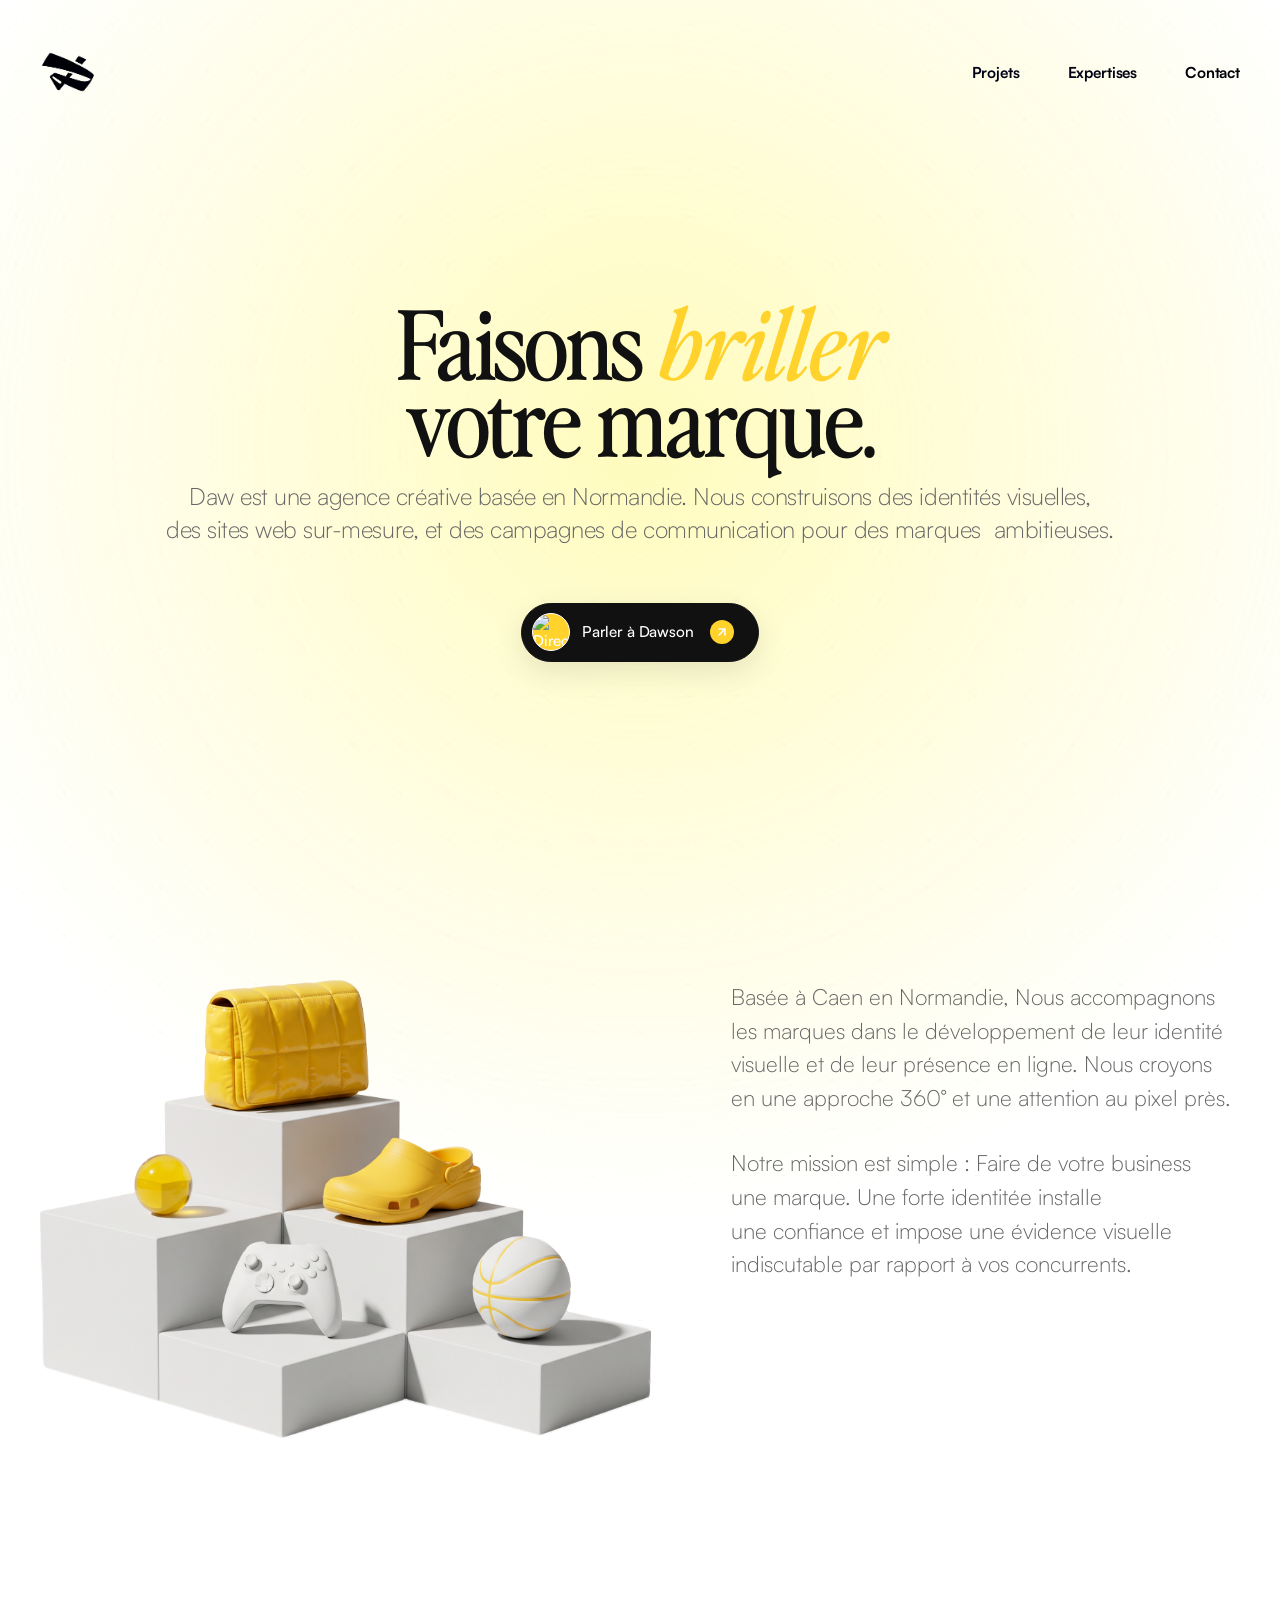
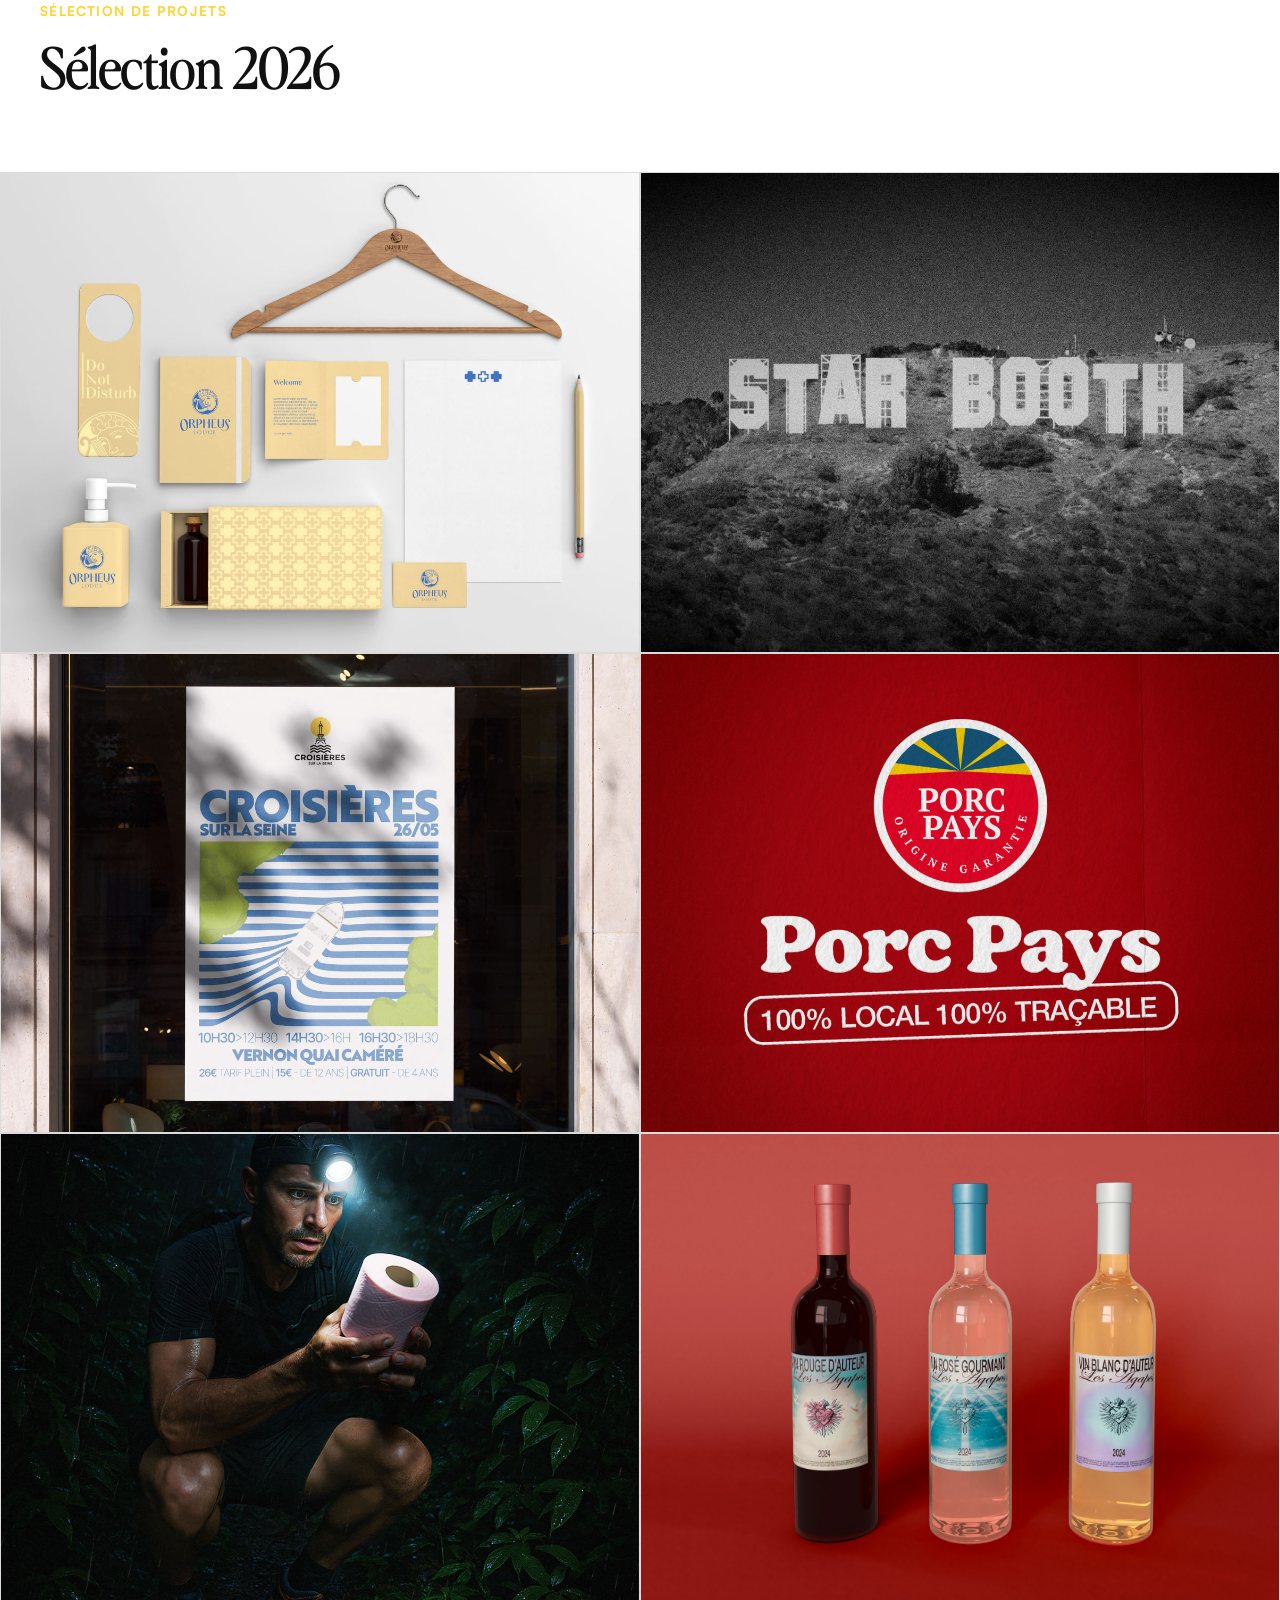
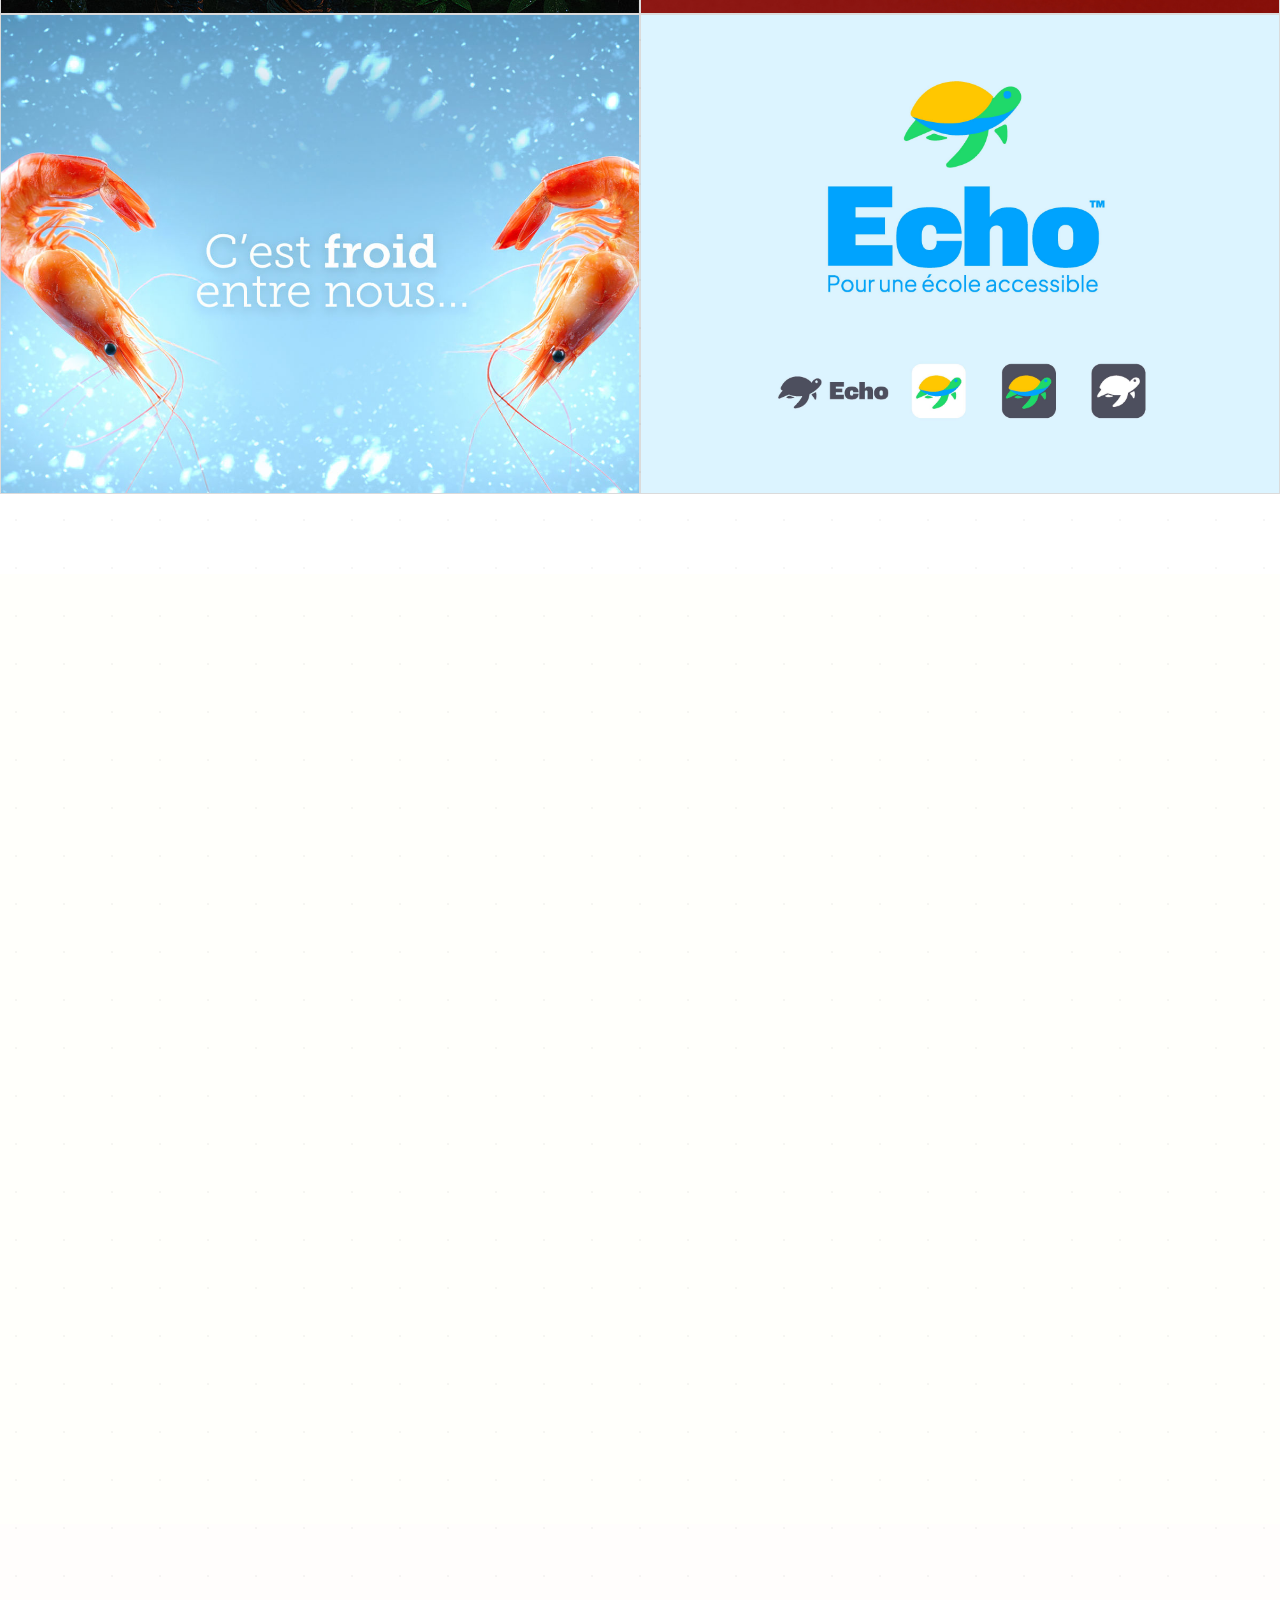
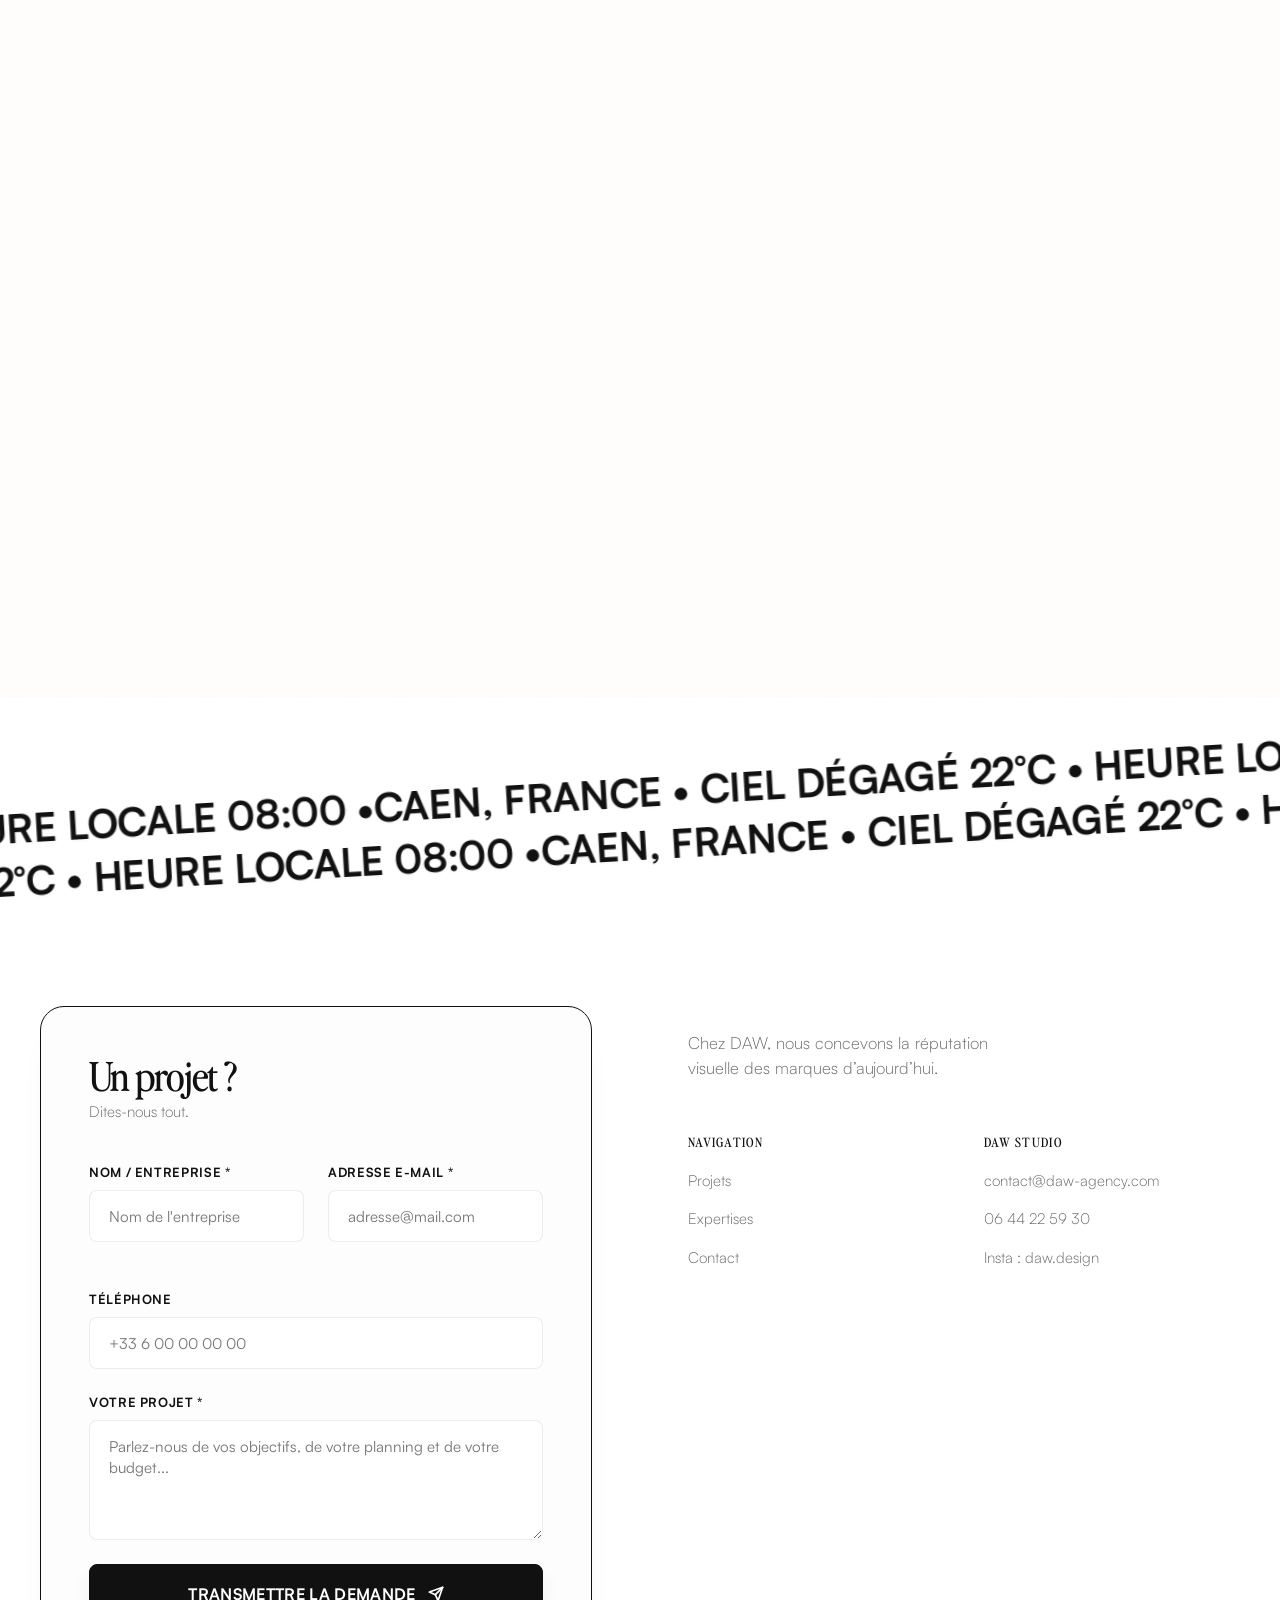
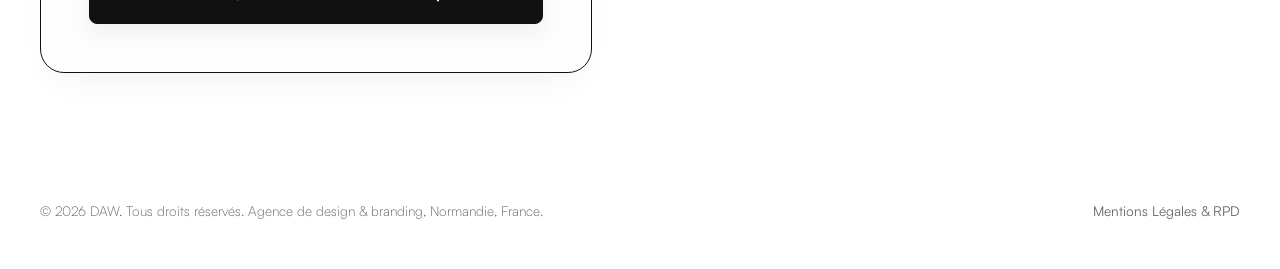
==== index.html @ f106ebe3 "Initial commit: DAW Branding Agency landing page with professional typography formatter" ====
<!DOCTYPE html>
<html lang="fr-FR">

<head>
  <meta charset="UTF-8">
  <meta name="viewport" content="width=device-width, initial-scale=1.0">

  <!-- Primary SEO Meta Tags -->
  <title>DAW | Agence de Branding & Web Design en Normandie</title>
  <meta name="description"
    content="DAW est une agence de branding premium et de web design basée en Normandie. Nous créons des identités de marque mémorables, des sites internet haut de gamme et des stratégies de communication visuelle à fort impact.">
  <meta name="keywords"
    content="branding agency Normandy, premium web design Normandy, DAW branding Normandy, visual identity France, agence de branding Normandie, design de marque Normandie, communication visuelle Normandie, agence web Rouen, agence web Caen">
  <meta name="author" content="DAW">

  <!-- Open Graph / Facebook -->
  <meta property="og:type" content="website">
  <meta property="og:url" content="https://daw-agency.com/">
  <meta property="og:title" content="DAW | Agence de Branding & Web Design en Normandie">
  <meta property="og:description"
    content="DAW est une agence de branding premium et de web design basée en Normandie. Nous créons des identités de marque mémorables, des sites internet haut de gamme et des stratégies de communication visuelle à fort impact.">
  <meta property="og:image" content="assets/images/photo%202.png">

  <!-- Twitter -->
  <meta property="twitter:card" content="summary_large_image">
  <meta property="twitter:url" content="https://daw-agency.com/">
  <meta property="twitter:title" content="DAW | Agence de Branding & Web Design en Normandie">
  <meta property="twitter:description"
    content="DAW est une agence de branding premium et de web design basée en Normandie. Nous créons des identités de marque mémorables, des sites internet haut de gamme et des stratégies de communication visuelle à fort impact.">
  <meta property="twitter:image" content="assets/images/photo%202.png">

  <!-- Favicon -->
  <link rel="icon" type="image/png"
    href="data:image/svg+xml,<svg xmlns='http://www.w3.org/2000/svg' viewBox='0 0 100 100'><circle cx='50' cy='50' r='40' fill='%23FFD32C'/></svg>">

  <!-- Custom CSS Design System -->
  <link rel="stylesheet" href="assets/css/styles.css">

  <!-- Local Business Schema JSON-LD (SEO Rule) -->
  <script type="application/ld+json">
    {
      "@context": "https://schema.org",
      "@type": "ProfessionalService",
      "name": "DAW",
      "image": "assets/images/photo%202.png",
      "description": "DAW est une agence de branding premium et de web design basée en Normandie. Nous créons des identités de marque mémorables et des sites internet haut de gamme.",
      "@id": "https://daw-agency.com/#agency",
      "url": "https://daw-agency.com/",
      "telephone": "+33 6 44 22 59 30",
      "address": {
        "@type": "PostalAddress",
        "streetAddress": "Quai de la Bourse",
        "addressLocality": "Rouen",
        "addressRegion": "Normandie",
        "postalCode": "76000",
        "addressCountry": "FR"
      },
      "geo": {
        "@type": "GeoCoordinates",
        "latitude": 49.4431,
        "longitude": 1.0993
      },
      "openingHoursSpecification": {
        "@type": "OpeningHoursSpecification",
        "dayOfWeek": [
          "Monday",
          "Tuesday",
          "Wednesday",
          "Thursday",
          "Friday"
        ],
        "opens": "09:00",
        "closes": "18:00"
      },
      "sameAs": [
        "https://www.instagram.com/daw.design/",
        "https://www.linkedin.com/company/daw-branding/"
      ],
      "priceRange": "$$$$"
    }
  </script>
</head>

<body>

  <!-- Sticky Pinned Header -->
  <header>
    <div class="container">
      <a href="#" class="logo" id="header-logo-link">
        <img src="assets/images/Sans-titre---1noir.png" alt="DAW Logo" class="logo-img">
      </a>
      <nav aria-label="Main Navigation">
        <ul>
          <li><a href="#work" id="nav-link-work">Projets</a></li>
          <li><a href="#services" id="nav-link-services">Expertises</a></li>
          <li><a href="#contact" id="nav-link-contact">Contact</a></li>
        </ul>
      </nav>
    </div>
  </header>

  <main>

    <!-- Wrapper for Hero and Explainer sections sharing the same background glow -->
    <div class="hero-explainer-wrapper">

      <!-- Hero Section -->
      <section class="hero" id="hero-section">
        <!-- Soft Sunrise Yellow Glow Background -->
        <div class="hero-glow" aria-hidden="true"></div>
        <div class="container">
          <div class="hero-title-container">
            <h1 class="text-reveal">Faisons <span class="yellow fade-letters"><span class="fade-letter">b</span><span
                  class="fade-letter">r</span><span class="fade-letter">i</span><span class="fade-letter">l</span><span
                  class="fade-letter">l</span><span class="fade-letter">e</span><span
                  class="fade-letter">r</span></span><br>votre marque.</h1>
            <p class="tagline text-reveal">Daw est une agence créative basée en Normandie. Nous construisons des
              identités visuelles,<br>des sites web
              sur-mesure, et des campagnes de communication pour des marques
              ambitieuses.</p>
          </div>

          <!-- Interactive Pill CTA with Owner Portrait -->
          <div class="cta-pill-wrapper text-reveal">
            <a href="#contact" class="cta-pill" id="hero-cta-pill">
              <div class="cta-avatar-container">
                <img src="assets/images/photo 2.png" alt="Directeur DAW Agency" loading="eager">
              </div>
              <span>Parler à Dawson</span>
              <div class="cta-pill-icon" aria-hidden="true">
                <svg xmlns="http://www.w3.org/2000/svg" width="14" height="14" viewBox="0 0 24 24" fill="none"
                  stroke="currentColor" stroke-width="2.5" stroke-linecap="round" stroke-linejoin="round">
                  <line x1="7" y1="17" x2="17" y2="7"></line>
                  <polyline points="7 7 17 7 17 17"></polyline>
                </svg>
              </div>
            </a>
          </div>
        </div>
      </section>

      <!-- Small Intro Section (DAW Selling Themselves) -->
      <section class="explainer" id="about">
        <div class="container">
          <div class="explainer-grid">
            <div class="explainer-img-container text-reveal">
              <img src="assets/images/explainer image.png" alt="DAW Agency Creative Direction" class="explainer-img">
            </div>
            <div class="explainer-content text-reveal">
              <p>
                Basée à Caen en Normandie, Nous accompagnons les marques dans le développement de leur identité visuelle
                et de leur présence en ligne.
                Nous croyons en une approche 360° et une attention au pixel près.
              </p>
              <p>
                Notre mission est simple : Faire de votre business une marque.
                Une forte identitée installe une confiance et impose une évidence visuelle indiscutable par rapport à
                vos concurrents.
              </p>
            </div>
          </div>
        </div>
      </section>

    </div>

    <!-- Project Showcase (Proof of Work) -->
    <section class="showcase" id="work">
      <div class="container">
        <div class="showcase-header">
          <div class="showcase-header-title">
            <span class="explainer-tag text-reveal">Sélection de projets</span>
            <h2 class="text-reveal">Sélection 2026</h2>
          </div>
        </div>
      </div>

      <!-- 2x2 asymmetric responsive grid (8 rectangles) -->
      <div class="project-grid">

        <!-- Project 01 -->
        <a href="https://dupuydawson.myportfolio.com/orpheus-lodge" class="project-card" id="project-card-01"
          target="_blank" rel="noopener">
          <div class="project-image-container">
            <img src="project_covers/orpheus-lodge.jpg" alt="Orpheus Lodge Packaging" class="project-image mockup"
              loading="lazy">
            <img src="project_images/orpheus-lodge/logo orpheus lodge.jpg" alt="Orpheus Lodge Logo"
              class="project-image logo" style="padding: 0; object-fit: cover;" loading="lazy">
          </div>
          <div class="project-info">
            <div>
              <h3 class="project-title">Orpheus Lodge</h3>
              <p class="project-meta">Packaging & Branding — Normandie</p>
            </div>
            <span class="project-tag">Branding</span>
          </div>
        </a>

        <!-- Project 02 -->
        <a href="https://dupuydawson.myportfolio.com/starbooth-360" class="project-card" id="project-card-02"
          target="_blank" rel="noopener">
          <div class="project-image-container">
            <img src="project_covers/starbooth-360.jpg" alt="Starbooth 360 Experience" class="project-image mockup"
              loading="lazy">
            <img src="project_images/starbooth-360/img_4.jpg" alt="Starbooth 360 Logo" class="project-image logo"
              style="padding: 0; object-fit: cover;" loading="lazy">
          </div>
          <div class="project-info">
            <div>
              <h3 class="project-title">Starbooth 360</h3>
              <p class="project-meta">Identité Visuelle & Expérience 360 — Normandie</p>
            </div>
            <span class="project-tag">Design</span>
          </div>
        </a>

        <!-- Project 03 -->
        <a href="https://dupuydawson.myportfolio.com/sna-vernon-giverny-affiches-touristiques" class="project-card"
          id="project-card-03" target="_blank" rel="noopener">
          <div class="project-image-container">
            <img src="project_covers/sna-vernon-giverny-affiches-touristiques.jpg"
              alt="SNA Vernon Affiches Touristiques" class="project-image mockup" loading="lazy">
            <img src="project_images/sna-vernon-giverny-affiches-touristiques/logo croisières sur la seine.jpg"
              alt="SNA Vernon Logo" class="project-image logo" style="padding: 0; object-fit: cover;" loading="lazy">
          </div>
          <div class="project-info">
            <div>
              <h3 class="project-title">SNA Vernon</h3>
              <p class="project-meta">Affiches Touristiques & Direction Artistique</p>
            </div>
            <span class="project-tag">Branding</span>
          </div>
        </a>

        <!-- Project 04 -->
        <a href="https://dupuydawson.myportfolio.com/porc-pays" class="project-card" id="project-card-04"
          target="_blank" rel="noopener">
          <div class="project-image-container">
            <img src="project_covers/porc-pays.jpg" alt="Porc Pays Brand Identity" class="project-image mockup"
              loading="lazy">
            <img src="project_images/porc-pays/img_1.jpg" alt="Porc Pays Logo" class="project-image logo"
              loading="lazy">
          </div>
          <div class="project-info">
            <div>
              <h3 class="project-title">Porc Pays</h3>
              <p class="project-meta">Identité de Marque & Web Design — Normandie</p>
            </div>
            <span class="project-tag">Web Design</span>
          </div>
        </a>

        <!-- Project 05 -->
        <a href="https://dupuydawson.myportfolio.com/doulux" class="project-card" id="project-card-05" target="_blank"
          rel="noopener">
          <div class="project-image-container">
            <img src="project_covers/doulux.jpg" alt="Doulux Branding" class="project-image mockup" loading="lazy">
            <img src="project_images/doulux/img_1.jpg" alt="Doulux Logo" class="project-image logo" loading="lazy">
          </div>
          <div class="project-info">
            <div>
              <h3 class="project-title">Doulux</h3>
              <p class="project-meta">Branding & Packaging</p>
            </div>
            <span class="project-tag">Branding</span>
          </div>
        </a>

        <!-- Project 06 -->
        <a href="https://dupuydawson.myportfolio.com/agapes" class="project-card" id="project-card-06"
          target="_blank" rel="noopener">
          <div class="project-image-container">
            <img src="project_images/agapes/img_1.jpg" alt="Les Agapes - Brand Identity"
              class="project-image mockup" loading="lazy">
            <img src="project_images/agapes/visu agapes barrils.png" alt="Les Agapes - Wine Bottles on Barrels"
              class="project-image logo full-cover" loading="lazy">
          </div>
          <div class="project-info">
            <div>
              <h3 class="project-title">Les Agapes</h3>
              <p class="project-meta">Identité Graphique & Design de Bouteille — Normandie</p>
            </div>
            <span class="project-tag">Packaging</span>
          </div>
        </a>

        <!-- Project 07 -->
        <a href="https://dupuydawson.myportfolio.com/super-u" class="project-card" id="project-card-07" target="_blank"
          rel="noopener">
          <div class="project-image-container">
            <img src="project_covers/super-u.jpg" alt="Super U Surgelé Brand Design" class="project-image mockup"
              loading="lazy">
            <img src="project_images/super-u/img_1.jpg" alt="Super U Surgelé Logo" class="project-image logo"
              loading="lazy">
          </div>
          <div class="project-info">
            <div>
              <h3 class="project-title">Super U Surgelé</h3>
              <p class="project-meta">Design de Marque & Direction Artistique — Normandie</p>
            </div>
            <span class="project-tag">Communication</span>
          </div>
        </a>

        <!-- Project 08 -->
        <a href="https://dupuydawson.myportfolio.com/echo" class="project-card" id="project-card-08"
          target="_blank" rel="noopener">
          <div class="project-image-container">
            <img src="project_images/echo/img_1.jpg" alt="Echo Brand Design" class="project-image mockup"
              loading="lazy">
            <img src="project_images/echo/b4d9272f-43f8-40cd-9791-c3c3ce1dd200.jpg" alt="Echo Brand Identity Details" class="project-image logo full-cover"
              loading="lazy">
          </div>
          <div class="project-info">
            <div>
              <h3 class="project-title">Echo</h3>
              <p class="project-meta">Direction Artistique & Identité Visuelle — Normandie</p>
            </div>
            <span class="project-tag">Branding</span>
          </div>
        </a>

      </div>
    </section>

    <!-- Services / What I Do Section (Bento Grid Style) -->
    <section class="services" id="services">
      <div class="container">
        <div class="services-container">
          <div class="services-sidebar">
            <span class="explainer-tag text-reveal">Notre savoir-faire</span>
            <h2 class="text-reveal">Créer<br>l'évidence.</h2>
            <p class="text-reveal">Nous intervenons à l’intersection de la stratégie, de la création artistique et du
              code informatique.</p>
          </div>

          <div class="services-list">

            <!-- Service 1: Stratégie -->
            <div class="service-card" id="service-card-01">
              <div class="service-num" aria-hidden="true">01</div>
              <div class="service-icon-box">
                <!-- SVG Icon for Stratégie (Compass) -->
                <svg xmlns="http://www.w3.org/2000/svg" width="24" height="24" viewBox="0 0 24 24" fill="none"
                  stroke="currentColor" stroke-width="1.5" stroke-linecap="round" stroke-linejoin="round">
                  <circle cx="12" cy="12" r="10"></circle>
                  <polygon points="16.24 7.76 14.12 14.12 7.76 16.24 9.88 9.88 16.24 7.76"></polygon>
                </svg>
              </div>
              <div class="service-details">
                <h3>Stratégie</h3>
                <p>Audit de marque, positionnement de marché, plateforme de marque et ateliers stratégiques pour définir
                  une direction claire.</p>
              </div>
            </div>

            <!-- Service 2: Branding -->
            <div class="service-card" id="service-card-02">
              <div class="service-num" aria-hidden="true">02</div>
              <div class="service-icon-box">
                <!-- SVG Icon for Branding -->
                <svg xmlns="http://www.w3.org/2000/svg" width="24" height="24" viewBox="0 0 24 24" fill="none"
                  stroke="currentColor" stroke-width="1.5" stroke-linecap="round" stroke-linejoin="round">
                  <path d="M12 2L2 7l10 5 10-5-10-5z"></path>
                  <path d="M2 17l10 5 10-5"></path>
                  <path d="M2 12l10 5 10-5"></path>
                </svg>
              </div>
              <div class="service-details">
                <h3>Branding</h3>
                <p>Création d'identités visuelles complètes, logotypes, flyers, cartes de visite, devantures,
                  signalétique...</p>
              </div>
            </div>

            <!-- Service 3: Web Design -->
            <div class="service-card" id="service-card-03">
              <div class="service-num" aria-hidden="true">03</div>
              <div class="service-icon-box">
                <!-- SVG Icon for Web Design -->
                <svg xmlns="http://www.w3.org/2000/svg" width="24" height="24" viewBox="0 0 24 24" fill="none"
                  stroke="currentColor" stroke-width="1.5" stroke-linecap="round" stroke-linejoin="round">
                  <rect x="2" y="3" width="20" height="14" rx="2" ry="2"></rect>
                  <line x1="8" y1="21" x2="16" y2="21"></line>
                  <line x1="12" y1="17" x2="12" y2="21"></line>
                </svg>
              </div>
              <div class="service-details">
                <h3>Web Design</h3>
                <p>Conception de sites internet sur-mesure.</p>
              </div>
            </div>

            <!-- Service 4: Communication -->
            <div class="service-card" id="service-card-04">
              <div class="service-num" aria-hidden="true">04</div>
              <div class="service-icon-box">
                <!-- SVG Icon for Communication -->
                <svg xmlns="http://www.w3.org/2000/svg" width="24" height="24" viewBox="0 0 24 24" fill="none"
                  stroke="currentColor" stroke-width="1.5" stroke-linecap="round" stroke-linejoin="round">
                  <path d="M21 15a2 2 0 0 1-2 2H7l-4 4V5a2 2 0 0 1 2-2h14a2 2 0 0 1 2 2z"></path>
                </svg>
              </div>
              <div class="service-details">
                <h3>Communication</h3>
                <p>Déploiement de campagnes visuelles, storytelling de marque, contenu réseaux sociaux, packaging et
                  signalétique pour capter l’attention de vos cibles.</p>
              </div>
            </div>

          </div>
        </div>
      </div>
    </section>

    <!-- Owner Section (Replaces Large CTA Section) -->
    <section class="owner-section" id="owner-block">
      <div class="container">
        <div class="owner-grid">
          <div class="owner-photo-container text-reveal">
            <img src="assets/images/photo 2.png" alt="Dawson Dupuy, Fondateur de DAW" class="owner-photo"
              loading="lazy">
          </div>
          <div class="owner-info">
            <span class="owner-tag text-reveal">Le Fondateur</span>
            <h2 class="owner-title text-reveal">Dawson Dupuy</h2>
            <div class="owner-quote text-reveal">
              <p>« Notre rôle n'est pas simplement de dessiner des logos. Nous racontons une histoire, la vôtre, celle
                d'une marque
                authentique et durable ancrée dans la réalité de son marché. »</p>
            </div>
            <div class="owner-text text-reveal">
              <p>
                Passionné par le design de marque, la typographie et le développement web, Dawson a fondé DAW en
                Normandie avec une ambition claire : offrir aux entreprises locales et internationales un niveau
                d'exigence de création d'image digne des plus grands studios.
              </p>
              <p>
                De l'audit de marque initial au développement final, il supervise chaque étape pour garantir
                la cohérence, la logique et le raffinement de chaque projet.
              </p>
            </div>
          </div>
        </div>
      </div>
    </section>

    <!-- Marquee Weather Section -->
    <section class="marquee-section" id="marquee-weather">
      <div class="parallax">
        <div class="scroller" id="marquee-scroller-1">
          <!-- Spans will be generated dynamically by JS -->
        </div>
      </div>
      <div class="parallax">
        <div class="scroller" id="marquee-scroller-2">
          <!-- Spans will be generated dynamically by JS -->
        </div>
      </div>
    </section>

  </main>

  <!-- Footer with Contact Form -->
  <footer id="contact">
    <div class="container">
      <div class="footer-grid">

        <!-- Left Side Inquiry Form -->
        <div class="contact-form-container">
          <h3>Un projet ?</h3>
          <p>Dites-nous tout.</p>

          <form id="daw-contact-form" novalidate>
            <div class="form-group-row">
              <div class="form-group">
                <label for="form-name">Nom / Entreprise *</label>
                <input type="text" id="form-name" placeholder="Nom de l'entreprise" required>
              </div>
              <div class="form-group">
                <label for="form-email">Adresse E-mail *</label>
                <input type="email" id="form-email" placeholder="adresse@mail.com" required>
              </div>
            </div>

            <div class="form-group">
              <label for="form-phone">Téléphone</label>
              <input type="tel" id="form-phone" placeholder="+33 6 00 00 00 00">
            </div>

            <div class="form-group">
              <label for="form-message">Votre Projet *</label>
              <textarea id="form-message"
                placeholder="Parlez-nous de vos objectifs, de votre planning et de votre budget..." required></textarea>
            </div>

            <button type="submit" class="form-submit-btn" id="form-submit-button">
              <span>TRANSMETTRE LA DEMANDE</span>
              <svg xmlns="http://www.w3.org/2000/svg" width="16" height="16" viewBox="0 0 24 24" fill="none"
                stroke="currentColor" stroke-width="2.5" stroke-linecap="round" stroke-linejoin="round"
                aria-hidden="true">
                <line x1="22" y1="2" x2="11" y2="13"></line>
                <polygon points="22 2 15 22 11 13 2 9 22 2"></polygon>
              </svg>
            </button>

            <div class="form-status" id="form-status-message" aria-live="polite"></div>
          </form>
        </div>

        <!-- Right Side Information -->
        <div class="footer-left">
          <div class="footer-brand">
            <p>Chez DAW, nous concevons la réputation visuelle des marques d’aujourd’hui.</p>
          </div>

          <div class="footer-nav">
            <div>
              <h4 class="footer-nav-title">Navigation</h4>
              <ul>
                <li><a href="#work" id="footer-link-work">Projets</a></li>
                <li><a href="#services" id="footer-link-services">Expertises</a></li>
                <li><a href="#contact" id="footer-link-contact">Contact</a></li>
              </ul>
            </div>
            <div>
              <h4 class="footer-nav-title">Daw Studio</h4>
              <ul>
                <li><a href="mailto:contact@daw-agency.com">contact@daw-agency.com</a></li>
                <li><a href="tel:0644225930">06 44 22 59 30</a></li>
                <li><a href="https://www.instagram.com/daw.design/" target="_blank" rel="noopener">Insta : daw.design</a></li>
              </ul>
            </div>
          </div>
        </div>

      </div>

      <!-- Footer Bottom Copyright & Terms -->
      <div class="footer-bottom">
        <p class="footer-copy">&copy; 2026 DAW. Tous droits réservés. Agence de design & branding, Normandie, France.
        </p>
        <a href="#" class="footer-meta-link" id="footer-legal-link">Mentions Légales & RPD</a>
      </div>
    </div>
  </footer>

  <!-- Core Interactivity Script -->
  <script src="assets/js/typography.js"></script>
  <script src="assets/js/main.js?v=1.0.1"></script>
</body>

</html>
---- assets/css/styles.css ----
/* ==========================================================================
   DAW Branding Agency Landing Page - Design System & Styling
   Theme: Premium Light (Art Gallery Minimalist)
   ========================================================================== */

/* --------------------------------------------------------------------------
   1. Font Face Declarations (Satoshi Custom Font)
   -------------------------------------------------------------------------- */
@font-face {
  font-family: 'Perfectly Nineties';
  src: url('../fonts/perfectlynineties-regular_fontlota647.otf') format('opentype');
  font-weight: 400;
  font-style: normal;
  font-display: swap;
}

@font-face {
  font-family: 'Perfectly Nineties';
  src: url('../fonts/perfectlynineties-regularitalic_fontlot2b14.otf') format('opentype');
  font-weight: 400;
  font-style: italic;
  font-display: swap;
}

@font-face {
  font-family: 'Satoshi Bold';
  src: url('../fonts/Satoshi-Bold.otf') format('opentype');
  font-weight: 700;
  font-style: normal;
  font-display: swap;
}

@font-face {
  font-family: 'Satoshi';
  src: url('../fonts/Satoshi-Regular.otf') format('opentype');
  font-weight: 400;
  font-style: normal;
  font-display: swap;
}

@font-face {
  font-family: 'Satoshi';
  src: url('../fonts/Satoshi-Italic.otf') format('opentype');
  font-weight: 400;
  font-style: italic;
  font-display: swap;
}

@font-face {
  font-family: 'Satoshi';
  src: url('../fonts/Satoshi-Light.otf') format('opentype');
  font-weight: 300;
  font-style: normal;
  font-display: swap;
}

@font-face {
  font-family: 'Satoshi';
  src: url('../fonts/Satoshi-Medium.otf') format('opentype');
  font-weight: 500;
  font-style: normal;
  font-display: swap;
}

@font-face {
  font-family: 'Satoshi';
  src: url('../fonts/Satoshi-Bold.otf') format('opentype');
  font-weight: 700;
  font-style: normal;
  font-display: swap;
}

@font-face {
  font-family: 'Satoshi';
  src: url('../fonts/Satoshi-Black.otf') format('opentype');
  font-weight: 900;
  font-style: normal;
  font-display: swap;
}

/* --------------------------------------------------------------------------
   2. Design Tokens & Variables
   -------------------------------------------------------------------------- */
:root {
  /* Colors */
  --color-bg: #FFFFFF;
  --color-text: #111111;
  --color-text-muted: #666666;
  --color-accent: #FFD32C; /* High contrast vibrant brand orange */
  --color-accent-soft: rgba(255, 211, 44, 0.08);
  --color-border: rgba(17, 17, 17, 0.08);
  --color-border-glow: rgba(255, 211, 44, 0.2);
  --grid-bg-color: rgba(17, 17, 17, 0.04);
  
  /* Fonts */
  --font-sans: 'Satoshi', -apple-system, BlinkMacSystemFont, "Segoe UI", Roboto, sans-serif;
  
  /* Shadows */
  --shadow-premium: 0 30px 60px -15px rgba(17, 17, 17, 0.05);
  --shadow-diffused: 0 20px 40px -20px rgba(17, 17, 17, 0.08);
  --shadow-inset-glass: inset 0 1px 0 rgba(255, 255, 255, 0.6), 0 4px 20px -5px rgba(17, 17, 17, 0.05);
  
  /* Layout */
  --max-width: 1440px;
  
  /* Transitions */
  --transition-spring: all 0.6s cubic-bezier(0.16, 1, 0.3, 1);
  --transition-fast: all 0.25s cubic-bezier(0.16, 1, 0.3, 1);
}

/* --------------------------------------------------------------------------
   3. Reset & Base Styles
   -------------------------------------------------------------------------- */
*, *::before, *::after {
  box-sizing: border-box;
  margin: 0;
  padding: 0;
}

html {
  scroll-behavior: smooth;
  -webkit-font-smoothing: antialiased;
  -moz-osx-font-smoothing: grayscale;
}

body {
  background-color: var(--color-bg);
  /* Elegant technical architectural grid background */
  background-image: 
    radial-gradient(var(--grid-bg-color) 1.2px, transparent 1.2px);
  background-size: 48px 48px;
  background-position: center top;
  color: var(--color-text);
  font-family: var(--font-sans);
  font-weight: 400;
  line-height: 1.5;
  overflow-x: hidden;
}

/* Selection */
::selection {
  background-color: var(--color-accent);
  color: #FFFFFF;
}

/* Scrollbar */
::-webkit-scrollbar {
  width: 8px;
}
::-webkit-scrollbar-track {
  background: var(--color-bg);
}
::-webkit-scrollbar-thumb {
  background: rgba(17, 17, 17, 0.2);
  border-radius: 4px;
}
::-webkit-scrollbar-thumb:hover {
  background: var(--color-accent);
}

/* --------------------------------------------------------------------------
   4. Typography & Layout Utilities
   -------------------------------------------------------------------------- */
.container {
  max-width: var(--max-width);
  margin-left: auto;
  margin-right: auto;
  padding-left: 2.5rem;
  padding-right: 2.5rem;
  width: 100%;
}

@media (max-width: 768px) {
  .container {
    padding-left: 1.5rem;
    padding-right: 1.5rem;
  }
}

h1, h2, h3, h4, h5, h6 {
  font-family: 'Perfectly Nineties', serif !important;
  font-weight: 400 !important;
  letter-spacing: -0.02em;
  line-height: 0.95;
}

.text-reveal {
  opacity: 0;
  transform: translateY(30px);
  transition: var(--transition-spring);
}

.text-reveal.visible {
  opacity: 1;
  transform: translateY(0);
}

/* --------------------------------------------------------------------------
   5. Header Components
   -------------------------------------------------------------------------- */
header {
  position: fixed;
  top: 0;
  left: 0;
  width: 100%;
  z-index: 1000;
  padding: 1rem 0; /* Tightened padding to place header higher up */
  pointer-events: none;
  mix-blend-mode: difference;
}

header .container {
  display: flex;
  justify-content: space-between; /* logo on left, nav menu on right */
  align-items: center;
  pointer-events: none;
}

/* Brand logo styling - Left Aligned */
header .logo {
  display: flex;
  align-items: center;
  text-decoration: none;
  pointer-events: auto;
  margin-left: -1.75rem; /* Pull left to offset empty space in PNG logo asset and align visual edge */
}

.logo-img {
  max-height: 112px; /* 4x size (28px * 4) */
  width: auto;
  object-fit: contain;
  display: block;
  filter: brightness(0) invert(1); /* make black image white for difference blend */
}

/* Menu links */
nav ul {
  list-style: none;
  display: flex;
  align-items: center;
  gap: 3rem;
}

nav a {
  font-family: 'Satoshi Bold', var(--font-sans);
  font-weight: 700;
  font-size: 0.95rem;
  color: #ffffff; /* white color is inverted to black by difference mix-blend on white bg */
  text-decoration: none;
  letter-spacing: -0.01em;
  position: relative;
  padding: 0.5rem 0;
  transition: var(--transition-fast);
  pointer-events: auto;
}

nav a::after {
  content: '';
  position: absolute;
  bottom: 0;
  left: 0;
  width: 0%;
  height: 1.5px;
  background-color: #ffffff;
  transition: var(--transition-fast);
}

nav a:hover::after {
  width: 100%;
}

nav a:hover {
  opacity: 0.75; /* elegant hover indicator that works with negative blending */
}

.footer-logo-img {
  max-height: 28px;
  width: auto;
  object-fit: contain;
  display: block;
}

/* Pinned Header remains same size and position when scrolled */
header.is-scrolled {
  padding: 1rem 0;
}

@media (max-width: 768px) {
  header {
    padding: 0.75rem 0;
  }
  header.is-scrolled {
    padding: 0.75rem 0;
  }
  header .logo {
    margin-left: -1.25rem; /* pull left on tablet to offset PNG padding */
  }
  nav {
    display: block; /* Keep navigation visible on mobile since it is only 3 links now */
  }
  nav ul {
    gap: 1.25rem;
  }
  nav a {
    font-size: 0.8rem;
  }
  .logo-img {
    max-height: 80px; /* 4x size (20px * 4) */
  }
}

@media (max-width: 480px) {
  header {
    padding: 0.5rem 0;
  }
  header.is-scrolled {
    padding: 0.5rem 0;
  }
  header .logo {
    margin-left: -1rem; /* pull left on mobile to offset PNG padding */
  }
  nav ul {
    gap: 0.85rem;
  }
  nav a {
    font-size: 0.75rem;
  }
  .logo-img {
    max-height: 72px; /* 4x size (18px * 4) */
  }
}

/* --------------------------------------------------------------------------
   6. Hero Section
   -------------------------------------------------------------------------- */
.hero-explainer-wrapper {
  position: relative;
  overflow: hidden;
}

.hero {
  min-h: 100dvh; /* Viewport stability */
  min-height: 100dvh;
  display: flex;
  flex-direction: column;
  justify-content: center;
  align-items: center;
  position: relative;
  padding-top: 8rem;
  padding-bottom: 4rem;
  text-align: center;
}

.hero-glow {
  position: absolute;
  top: 0;
  left: 0;
  right: 0;
  bottom: -50dvh;
  z-index: 0;
  pointer-events: none;
  background-image: radial-gradient(circle at 50% 33%, #FFF991 0%, transparent 70%);
  opacity: 0.6;
  mix-blend-mode: multiply;
}

.hero .container {
  position: relative;
  z-index: 1;
}

.hero-title-container {
  max-width: 1100px;
  margin-left: auto;
  margin-right: auto;
  margin-bottom: 3.5rem;
}

.hero h1 {
  font-size: clamp(3rem, 7.5vw, 6.5rem);
  font-weight: 900;
  color: var(--color-text);
  text-transform: none;
  margin-bottom: 1.5rem;
  position: relative;
  display: inline-block;
  line-height: 0.8;
}

/* Orange text outline wrapper or emphasis */
.hero h1 span.accent {
  color: var(--color-accent);
  font-style: italic !important;
}

/* Yellow text emphasis for hero */
.hero h1 span.yellow {
  color: var(--color-accent); /* Matches the brand palette yellow */
  font-style: italic !important;
}

/* Staggered letter fade-in effect matching Aceternity UI FlipWords */
.fade-letters {
  display: inline-block;
  white-space: nowrap;
}

.fade-letter {
  display: inline-block;
  opacity: 0;
  filter: blur(8px);
  transform: translateY(10px);
}

.text-reveal.visible .fade-letter {
  animation: fadeLetterIn 0.3s cubic-bezier(0.25, 1, 0.5, 1) forwards;
}

@keyframes fadeLetterIn {
  to {
    opacity: 1;
    filter: blur(0);
    transform: translateY(0);
  }
}

.text-reveal.visible .fade-letter:nth-child(1) { animation-delay: 0.15s; }
.text-reveal.visible .fade-letter:nth-child(2) { animation-delay: 0.20s; }
.text-reveal.visible .fade-letter:nth-child(3) { animation-delay: 0.25s; }
.text-reveal.visible .fade-letter:nth-child(4) { animation-delay: 0.30s; }
.text-reveal.visible .fade-letter:nth-child(5) { animation-delay: 0.35s; }
.text-reveal.visible .fade-letter:nth-child(6) { animation-delay: 0.40s; }
.text-reveal.visible .fade-letter:nth-child(7) { animation-delay: 0.45s; }

.hero p.tagline {
  font-size: clamp(1.1rem, 2vw, 1.5rem);
  font-weight: 300;
  color: var(--color-text-muted);
  max-w: 65ch;
  margin: 0 auto;
  line-height: 1.4;
  letter-spacing: -0.02em;
}

/* Magnetic Owner Pill CTA */
.cta-pill-wrapper {
  display: inline-block;
  cursor: pointer;
  z-index: 50;
  transition: transform 0.1s ease;
}

.cta-pill {
  display: flex;
  align-items: center;
  gap: 0.75rem;
  background-color: var(--color-text);
  color: var(--color-bg);
  padding: 0.6rem 1.5rem 0.6rem 0.6rem;
  border-radius: 100px;
  text-decoration: none;
  font-weight: 500;
  font-size: 0.95rem;
  letter-spacing: -0.01em;
  border: 1px solid var(--color-text);
  box-shadow: 0 10px 30px rgba(17, 17, 17, 0.1);
  transition: var(--transition-spring);
}

.cta-avatar-container {
  width: 38px;
  height: 38px;
  border-radius: 50%;
  overflow: hidden;
  position: relative;
  background-color: var(--color-accent);
  border: 1.5px solid var(--color-bg);
  flex-shrink: 0;
}

.cta-avatar-container img {
  width: 100%;
  height: 100%;
  object-fit: cover;
  display: block;
}

.cta-pill-icon {
  display: flex;
  align-items: center;
  justify-content: center;
  width: 24px;
  height: 24px;
  background-color: var(--color-accent);
  border-radius: 50%;
  color: #FFFFFF;
  margin-left: 0.25rem;
  transition: var(--transition-spring);
}

.cta-pill:hover {
  background-color: var(--color-accent);
  border-color: var(--color-accent);
  transform: translateY(-2px);
  box-shadow: 0 15px 35px rgba(255, 211, 44, 0.25);
}

.cta-pill:hover .cta-pill-icon {
  background-color: #FFFFFF;
  color: var(--color-accent);
  transform: rotate(45deg);
}

.cta-pill:active {
  transform: translateY(1px) scale(0.98); /* Tactile Feedback */
}

/* --------------------------------------------------------------------------
   7. Intro Explainer Section
   -------------------------------------------------------------------------- */
.explainer {
  padding: 5rem 0;
  position: relative;
  z-index: 1;
}

.explainer-grid {
  display: grid;
  grid-template-columns: 1.2fr 1fr;
  gap: 5rem;
  align-items: start;
}

.explainer-img-container {
  width: 100%;
  aspect-ratio: 4/3;
  border-radius: 20px;
  overflow: hidden;
  position: relative;
}

.explainer-img {
  position: absolute;
  width: 143%;
  height: 134.2%;
  left: -28.3%;
  top: -24.5%;
  object-fit: fill;
  display: block;
}

.explainer-content {
  display: flex;
  flex-direction: column;
  gap: 2rem;
}

.explainer-content p {
  font-size: clamp(1.1rem, 1.8vw, 1.4rem);
  color: var(--color-text-muted);
  line-height: 1.5;
  font-weight: 300;
}

.explainer-content p strong {
  font-weight: 700;
  color: var(--color-text);
}

.explainer-tag {
  display: inline-flex;
  align-items: center;
  gap: 0.5rem;
  color: var(--color-accent);
  font-weight: 700;
  font-size: 0.85rem;
  letter-spacing: 0.1em;
  text-transform: uppercase;
  margin-bottom: 1rem;
}

@media (max-width: 992px) {
  .explainer-grid {
    grid-template-columns: 1fr;
    gap: 3rem;
  }
  .explainer {
    padding: 3.5rem 0;
  }
}

/* --------------------------------------------------------------------------
   8. Project Showcase Grid (Proof of Work)
   -------------------------------------------------------------------------- */
.showcase {
  padding: 5rem 0;
  position: relative;
}

.showcase-header {
  margin-bottom: 5rem;
  display: flex;
  justify-content: space-between;
  align-items: flex-end;
}

.showcase-header-title h2 {
  font-size: clamp(2.5rem, 4.5vw, 4rem);
  font-weight: 900;
}

.showcase-header-subtitle {
  font-size: 1.1rem;
  color: var(--color-text-muted);
  max-width: 30ch;
  text-align: right;
  line-height: 1.3;
}

/* Seamless Portfolio Grid */
.project-grid {
  display: grid;
  grid-template-columns: repeat(2, 1fr);
  gap: 0;
  margin-top: 2rem;
  background-color: var(--color-border); /* thin border lines between cards */
}

.project-card {
  display: block;
  text-decoration: none;
  color: inherit;
  position: relative;
  overflow: hidden;
  border-radius: 0;
  transition: var(--transition-spring);
  border: 0.5px solid var(--color-border);
}

.project-image-container {
  width: 100%;
  aspect-ratio: 4/3;
  background-color: #F4F4F4;
  border-radius: 0;
  overflow: hidden;
  position: relative;
  margin: 0;
}

.project-image {
  width: 100%;
  height: 100%;
  object-fit: cover;
  transition: opacity 0.5s cubic-bezier(0.16, 1, 0.3, 1), transform 0.5s cubic-bezier(0.16, 1, 0.3, 1);
}

.project-image.mockup {
  position: relative;
  z-index: 1;
  opacity: 1;
}

.project-image.logo {
  position: absolute;
  top: 0;
  left: 0;
  width: 100%;
  height: 100%;
  z-index: 2;
  opacity: 0;
  background-color: #FFFFFF; /* clean white background for logos */
  object-fit: contain; /* display logo nicely centered */
  padding: 18%; /* give the logo breathing room */
  box-sizing: border-box;
}

.project-image.logo.full-cover {
  padding: 0;
  object-fit: cover;
  background-color: transparent;
}

/* Hover States */
.project-card:hover .project-image.mockup {
  opacity: 0;
  transform: scale(1.05);
}

.project-card:hover .project-image.logo {
  opacity: 1;
  transform: scale(1.02);
}

.project-card .project-info {
  display: none; /* hide text description below, visual only grid */
}

/* Shimmer Skeletal overlay */
.project-image-container::before {
  content: '';
  position: absolute;
  top: 0;
  left: 0;
  width: 50%;
  height: 100%;
  background: linear-gradient(
    90deg,
    transparent 0%,
    rgba(255, 255, 255, 0.6) 50%,
    transparent 100%
  );
  transition: none;
  z-index: 2;
  pointer-events: none;
  transform: translateX(-200%);
  will-change: transform;
}

.project-card:hover .project-image-container::before {
  animation: shimmer 1.5s infinite;
}

@keyframes shimmer {
  0% { transform: translateX(-200%); }
  100% { transform: translateX(400%); }
}

.project-info {
  margin-top: 1.5rem;
  display: flex;
  justify-content: space-between;
  align-items: flex-start;
}

.project-title {
  font-size: 1.4rem;
  font-weight: 700;
  letter-spacing: -0.02em;
  color: var(--color-text);
  transition: var(--transition-fast);
}

.project-meta {
  font-size: 0.9rem;
  color: var(--color-text-muted);
  margin-top: 0.25rem;
  font-weight: 300;
}

.project-tag {
  background-color: var(--color-accent-soft);
  color: var(--color-accent);
  padding: 0.35rem 0.8rem;
  border-radius: 100px;
  font-size: 0.75rem;
  font-weight: 700;
  text-transform: uppercase;
  letter-spacing: 0.05em;
  border: 1px solid var(--color-border-glow);
}

.project-card:hover .project-title {
  color: var(--color-accent);
}

.project-card:hover .project-image-container {
  border-color: var(--color-accent);
  box-shadow: var(--shadow-diffused);
}

@media (max-width: 992px) {
  .showcase {
    padding: 3.5rem 0;
  }
  .showcase-header {
    flex-direction: column;
    align-items: flex-start;
    gap: 1rem;
    margin-bottom: 3rem;
  }
  .showcase-header-subtitle {
    text-align: left;
  }
  .project-grid {
    grid-template-columns: 1fr;
  }
}

/* --------------------------------------------------------------------------
   9. What I Do Section (Bento / Asymmetrical Grid)
   -------------------------------------------------------------------------- */
.services {
  padding: 5rem 0;
  background-color: rgba(255, 211, 44, 0.015);
  position: relative;
}

/* Bento-Inspired Asymmetric Grid */
.services-container {
  display: grid;
  grid-template-columns: 0.9fr 1.1fr;
  gap: 6rem;
  align-items: start;
}

.services-sidebar {
  position: sticky;
  top: 8rem;
}

.services-sidebar h2 {
  font-size: clamp(2.5rem, 5vw, 4.5rem);
  font-weight: 900;
  color: var(--color-text);
  line-height: 0.95;
  margin-bottom: 2rem;
}

.services-sidebar p {
  font-size: 1.15rem;
  color: var(--color-text-muted);
  line-height: 1.6;
  font-weight: 300;
}

.services-list {
  display: flex;
  flex-direction: column;
  gap: 1.5rem;
}

/* Custom visual cards instead of standard columns */
.service-card {
  background: var(--color-bg);
  border: 1px solid var(--color-border);
  border-radius: 20px;
  padding: 2.5rem;
  display: grid;
  grid-template-columns: 80px 1fr;
  gap: 2rem;
  align-items: start;
  transition: var(--transition-spring);
  position: relative;
  overflow: hidden;
}

.service-card::before {
  content: '';
  position: absolute;
  top: 0;
  left: 0;
  width: 4px;
  height: 0%;
  background-color: var(--color-accent);
  transition: var(--transition-spring);
}

.service-icon-box {
  width: 80px;
  height: 80px;
  background-color: rgba(17, 17, 17, 0.02);
  border: 1px solid var(--color-border);
  border-radius: 14px;
  display: flex;
  align-items: center;
  justify-content: center;
  color: var(--color-text);
  transition: var(--transition-spring);
}

.service-icon-box svg {
  width: 36px;
  height: 36px;
  stroke-width: 1.5px;
  transition: var(--transition-spring);
}

.service-details h3 {
  font-size: 1.8rem;
  font-weight: 900;
  margin-bottom: 0.75rem;
  letter-spacing: -0.03em;
}

.service-details p {
  font-size: 1rem;
  color: var(--color-text-muted);
  line-height: 1.5;
  font-weight: 300;
}

.service-num {
  position: absolute;
  top: 2rem;
  right: 2.5rem;
  font-family: monospace;
  font-size: 0.9rem;
  font-weight: 700;
  color: rgba(17, 17, 17, 0.15);
  letter-spacing: 0.05em;
  transition: var(--transition-spring);
}

/* Hover effects */
.service-card:hover {
  border-color: var(--color-accent);
  box-shadow: var(--shadow-premium);
  transform: translateX(10px);
}

.service-card:hover::before {
  height: 100%;
}

.service-card:hover .service-icon-box {
  background-color: var(--color-accent);
  border-color: var(--color-accent);
  color: #FFFFFF;
  transform: scale(1.05) rotate(5deg);
}

.service-card:hover .service-num {
  color: var(--color-accent);
}

@media (max-width: 992px) {
  .services-container {
    grid-template-columns: 1fr;
    gap: 4rem;
  }
  .services-sidebar {
    position: relative;
    top: 0;
  }
  .service-card {
    padding: 2rem;
    grid-template-columns: 60px 1fr;
    gap: 1.5rem;
  }
  .service-icon-box {
    width: 60px;
    height: 60px;
    border-radius: 10px;
  }
  .service-icon-box svg {
    width: 28px;
    height: 28px;
  }
  .service-card:hover {
    transform: none; /* Disable shift on mobile */
  }
}

/* --------------------------------------------------------------------------
   10. Owner Section (Replaces CTA Section)
   -------------------------------------------------------------------------- */
.owner-section {
  padding: 5rem 0;
  background-color: rgba(255, 95, 21, 0.01);
  position: relative;
  overflow: hidden;
}

.owner-grid {
  display: grid;
  grid-template-columns: 1fr 1.25fr;
  gap: 6rem;
  align-items: center;
}

.owner-photo-container {
  width: 100%;
  aspect-ratio: 4/5;
  border-radius: 24px;
  overflow: hidden;
  border: 1.5px solid var(--color-text);
  box-shadow: var(--shadow-diffused);
}

.owner-photo {
  width: 100%;
  height: 100%;
  object-fit: cover;
  filter: grayscale(100%);
  transition: var(--transition-spring);
  transform: scale(1.35);
  transform-origin: 50% 15%; /* Zoom in on face and shoulders, hiding the arm */
}

.owner-photo:hover {
  filter: grayscale(0%);
  transform: scale(1.4);
}

.owner-tag {
  display: inline-block;
  color: var(--color-accent);
  font-weight: 700;
  font-size: 0.9rem;
  letter-spacing: 0.15em;
  text-transform: uppercase;
  margin-bottom: 1.5rem;
}

.owner-title {
  font-size: clamp(2.5rem, 6vw, 4rem);
  font-weight: 900;
  line-height: 0.95;
  letter-spacing: -0.04em;
  margin-bottom: 2rem;
}

.owner-quote {
  font-size: clamp(1.15rem, 1.8vw, 1.4rem);
  line-height: 1.5;
  font-weight: 500;
  color: var(--color-text);
  border-left: 3px solid var(--color-accent);
  padding-left: 1.5rem;
  margin-bottom: 2rem;
  font-style: italic;
}

.owner-text {
  display: flex;
  flex-direction: column;
  gap: 1.25rem;
  margin-bottom: 2.5rem;
}

.owner-text p {
  font-size: 1.05rem;
  color: var(--color-text-muted);
  line-height: 1.6;
  font-weight: 300;
}

.owner-text p strong {
  font-weight: 700;
  color: var(--color-text);
}

.btn {
  display: inline-flex;
  align-items: center;
  gap: 1rem;
  background-color: var(--color-text);
  color: var(--color-bg);
  font-size: 1.1rem;
  font-weight: 500;
  padding: 1.25rem 2.75rem;
  border-radius: 100px;
  text-decoration: none;
  border: 1px solid var(--color-text);
  box-shadow: 0 20px 40px rgba(17, 17, 17, 0.08);
  transition: var(--transition-spring);
  cursor: pointer;
}

.btn-arrow {
  display: flex;
  align-items: center;
  justify-content: center;
  width: 24px;
  height: 24px;
  background-color: var(--color-accent);
  border-radius: 50%;
  color: #FFFFFF;
  transition: var(--transition-spring);
}

.btn:hover {
  background-color: var(--color-accent);
  border-color: var(--color-accent);
  transform: translateY(-4px);
  box-shadow: 0 30px 50px rgba(255, 211, 44, 0.25);
}

.btn:hover .btn-arrow {
  background-color: #FFFFFF;
  color: var(--color-accent);
  transform: translateX(4px);
}

.btn:active {
  transform: translateY(-1px) scale(0.98); /* Tactile */
}

@media (max-width: 992px) {
  .owner-grid {
    grid-template-columns: 1fr;
    gap: 4rem;
  }
  .owner-photo-container {
    aspect-ratio: 1/1; /* Square on mobile for better space economy */
    max-width: 500px;
    margin: 0 auto;
  }
  .owner-section {
    padding: 3.5rem 0;
  }
  .owner-title {
    margin-bottom: 1.5rem;
  }
}

@media (max-width: 768px) {
  .btn {
    padding: 1rem 2rem;
    font-size: 1rem;
  }
}

/* --------------------------------------------------------------------------
   11. Footer & Contact Form Components
   -------------------------------------------------------------------------- */
footer {
  background-color: var(--color-bg);
  padding: 4rem 0 3rem 0;
  position: relative;
}

.footer-grid {
  display: grid;
  grid-template-columns: repeat(2, 1fr);
  gap: 6rem;
  align-items: stretch;
}

.footer-left {
  display: flex;
  flex-direction: column;
  gap: 3.5rem;
  background-color: transparent;
  border: none;
  border-radius: 0;
  padding: 1.5rem 0 0 0;
  box-shadow: none;
}

.footer-brand {
  max-width: 320px;
}

.footer-brand .logo {
  display: inline-block;
  margin-bottom: 1.5rem;
}

.footer-brand p {
  color: var(--color-text-muted);
  font-size: 1.05rem;
  line-height: 1.5;
  font-weight: 300;
}

.footer-nav {
  display: grid;
  grid-template-columns: repeat(2, 1fr);
  gap: 2.5rem;
}

.footer-nav-title {
  font-size: 0.8rem;
  font-weight: 700;
  text-transform: uppercase;
  letter-spacing: 0.1em;
  color: var(--color-text);
  margin-bottom: 1.25rem;
}

.footer-nav ul {
  list-style: none;
  display: flex;
  flex-direction: column;
  gap: 0.85rem;
}

.footer-nav a {
  color: var(--color-text-muted);
  text-decoration: none;
  font-size: 0.95rem;
  font-weight: 300;
  transition: var(--transition-fast);
}

.footer-nav a:hover {
  color: var(--color-accent);
  padding-left: 4px;
}

/* Contact Form styling */
.contact-form-container {
  background-color: #FDFDFD;
  border: 1.5px solid var(--color-text);
  border-radius: 24px;
  padding: 3rem;
  box-shadow: var(--shadow-diffused);
}

.contact-form-container h3 {
  font-size: clamp(1.8rem, 3.5vw, 2.5rem);
  font-weight: 900;
  margin-bottom: 0.5rem;
  letter-spacing: -0.03em;
}

.contact-form-container p {
  color: var(--color-text-muted);
  font-size: 0.95rem;
  margin-bottom: 2.5rem;
  font-weight: 300;
}

.form-group-row {
  display: grid;
  grid-template-columns: repeat(2, 1fr);
  gap: 1.5rem;
  margin-bottom: 1.5rem;
}

.form-group {
  margin-bottom: 1.5rem;
  display: flex;
  flex-direction: column;
  gap: 0.5rem;
}

/* Label on top per Rule 6 */
.form-group label {
  font-size: 0.8rem;
  font-weight: 700;
  text-transform: uppercase;
  letter-spacing: 0.05em;
  color: var(--color-text);
}

.form-group input,
.form-group textarea {
  width: 100%;
  background: var(--color-bg);
  border: 1px solid var(--color-border);
  border-radius: 8px;
  padding: 0.9rem 1.2rem;
  font-family: var(--font-sans);
  font-size: 0.95rem;
  color: var(--color-text);
  transition: var(--transition-fast);
  outline: none;
}

.form-group textarea {
  min-height: 120px;
  resize: vertical;
}

.form-group input:focus,
.form-group textarea:focus {
  border-color: var(--color-accent);
  box-shadow: 0 0 0 4px var(--color-accent-soft);
}

/* Tactile submit button */
.form-submit-btn {
  width: 100%;
  background-color: var(--color-text);
  color: var(--color-bg);
  border: 1px solid var(--color-text);
  border-radius: 8px;
  padding: 1.1rem;
  font-family: var(--font-sans);
  font-weight: 700;
  font-size: 1rem;
  letter-spacing: 0.02em;
  cursor: pointer;
  display: flex;
  align-items: center;
  justify-content: center;
  gap: 0.75rem;
  box-shadow: 0 10px 20px rgba(17, 17, 17, 0.05);
  transition: var(--transition-spring);
}

.form-submit-btn:hover {
  background-color: var(--color-accent);
  border-color: var(--color-accent);
  color: #FFFFFF;
  box-shadow: 0 15px 30px rgba(255, 211, 44, 0.2);
}

.form-submit-btn:active {
  transform: scale(0.98);
}

/* Success status overlay inside form container */
.form-status {
  display: none;
  font-size: 0.9rem;
  font-weight: 700;
  margin-top: 1rem;
  padding: 0.75rem 1rem;
  border-radius: 6px;
  text-align: center;
}

.form-status.success {
  display: block;
  background-color: rgba(46, 204, 113, 0.15);
  color: #27ae60;
  border: 1px solid rgba(46, 204, 113, 0.3);
}

.form-status.error {
  display: block;
  background-color: rgba(231, 76, 60, 0.15);
  color: #c0392b;
  border: 1px solid rgba(231, 76, 60, 0.3);
}

/* Footer Bottom elements */
.footer-bottom {
  margin-top: 6rem;
  padding-top: 2rem;
  display: flex;
  justify-content: space-between;
  align-items: center;
}

.footer-copy {
  color: var(--color-text-muted);
  font-size: 0.85rem;
  font-weight: 300;
}

.footer-meta-link {
  color: var(--color-text-muted);
  font-size: 0.85rem;
  text-decoration: none;
  transition: var(--transition-fast);
}

.footer-meta-link:hover {
  color: var(--color-accent);
}

@media (max-width: 992px) {
  .footer-grid {
    grid-template-columns: 1fr;
    gap: 4rem;
  }
  footer {
    padding: 3rem 0 2rem 0;
  }
  .contact-form-container,
  .footer-left {
    padding: 2rem;
  }
  .form-group-row {
    grid-template-columns: 1fr;
    gap: 0;
  }
}

@media (max-width: 576px) {
  .footer-bottom {
    flex-direction: column;
    gap: 1rem;
    align-items: flex-start;
  }
}

/* --------------------------------------------------------------------------
   12. Scroll Velocity Marquee Section
   -------------------------------------------------------------------------- */
.marquee-section {
  padding: 4.5rem 0; /* reduced padding since 3.3 degrees occupies less height */
  background-color: var(--color-bg);
  overflow: hidden;
  width: 100%;
  position: relative;
}

.parallax {
  position: relative;
  overflow: hidden;
  margin: -0.4rem 0;
  width: 120%; /* wide enough to cover screen on 3.3 degrees tilt */
  left: -10%; /* center the wider row */
  transform: rotate(-3.3deg); /* tilt 3.3 degrees */
  transform-origin: center;
}

.scroller {
  display: flex;
  white-space: nowrap;
  text-align: center;
  font-family: 'Satoshi Bold', sans-serif;
  font-size: clamp(1.55rem, 3.1vw, 2.78rem);
  font-weight: 700;
  letter-spacing: -0.01em;
  will-change: transform;
}

.scroller span {
  flex-shrink: 0;
  padding-right: 0;
  color: var(--color-text);
  filter: drop-shadow(0 1px 1px rgba(0, 0, 0, 0.05));
}
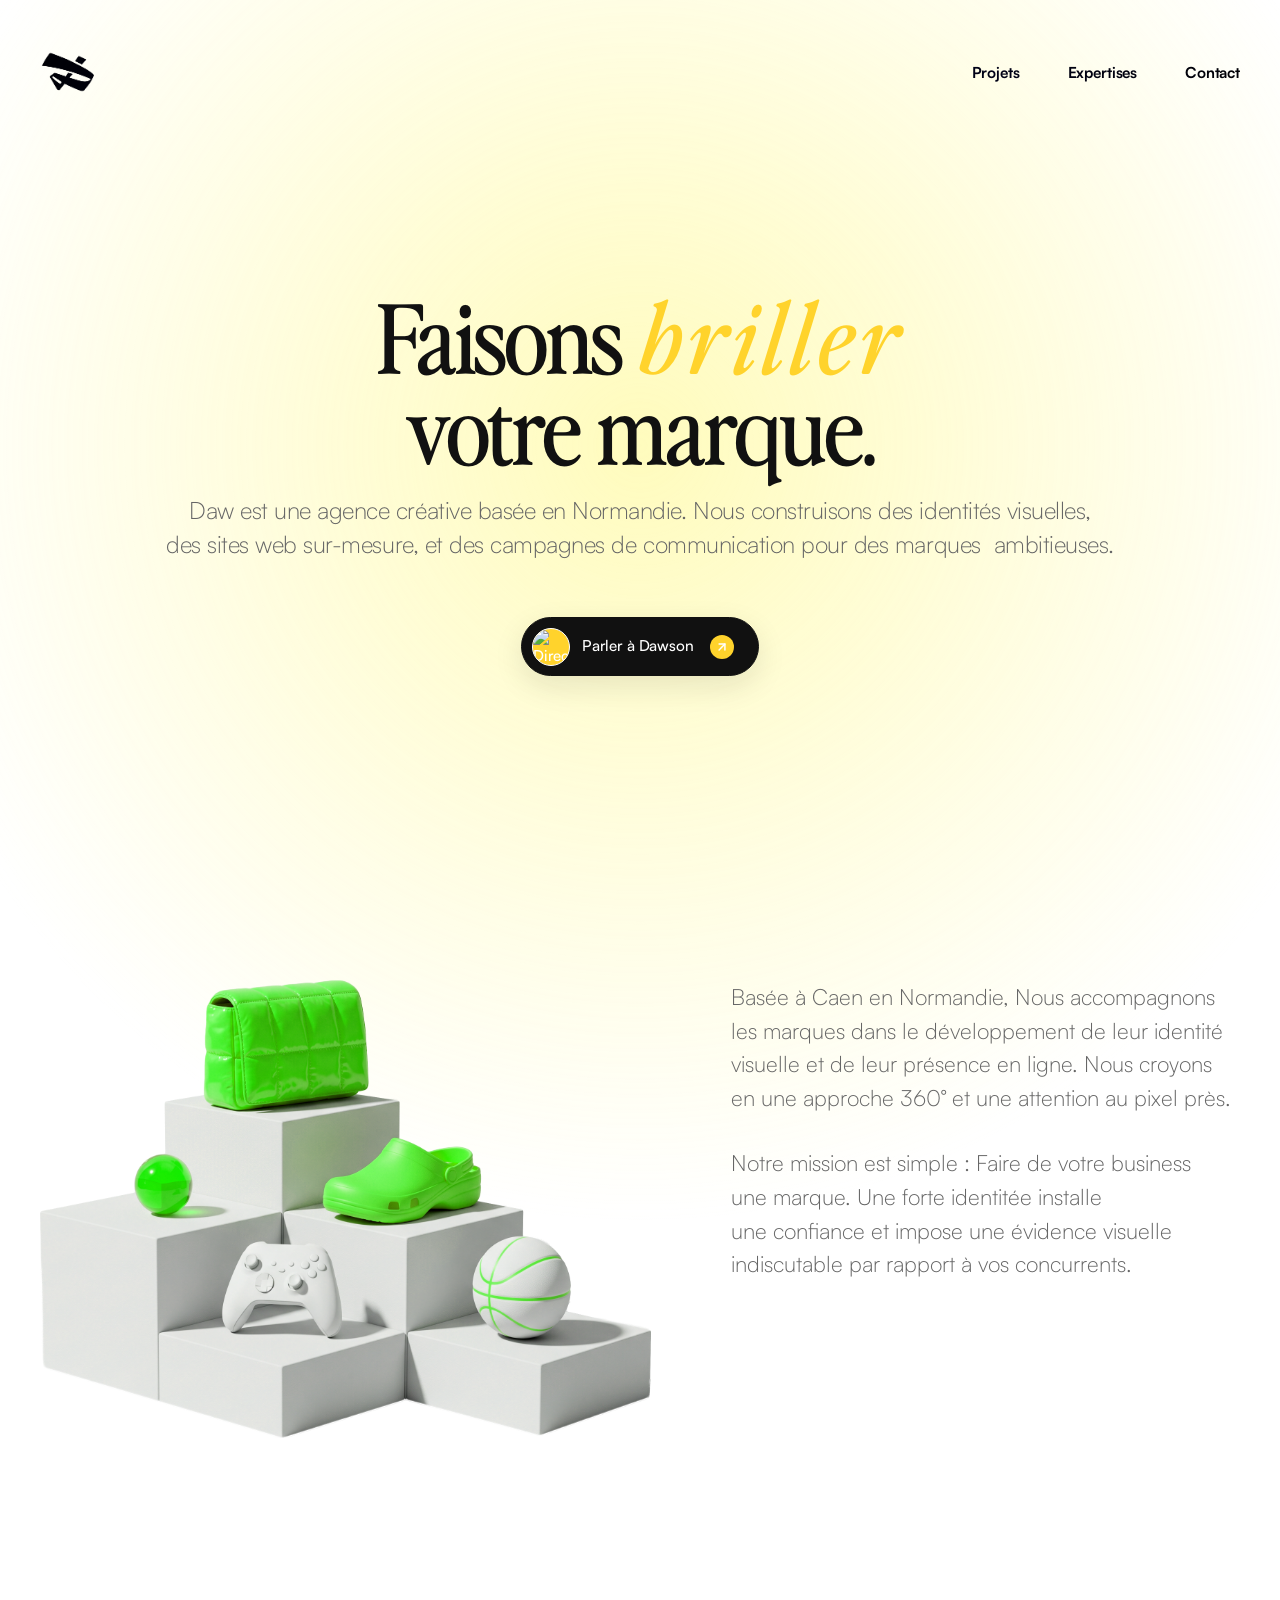
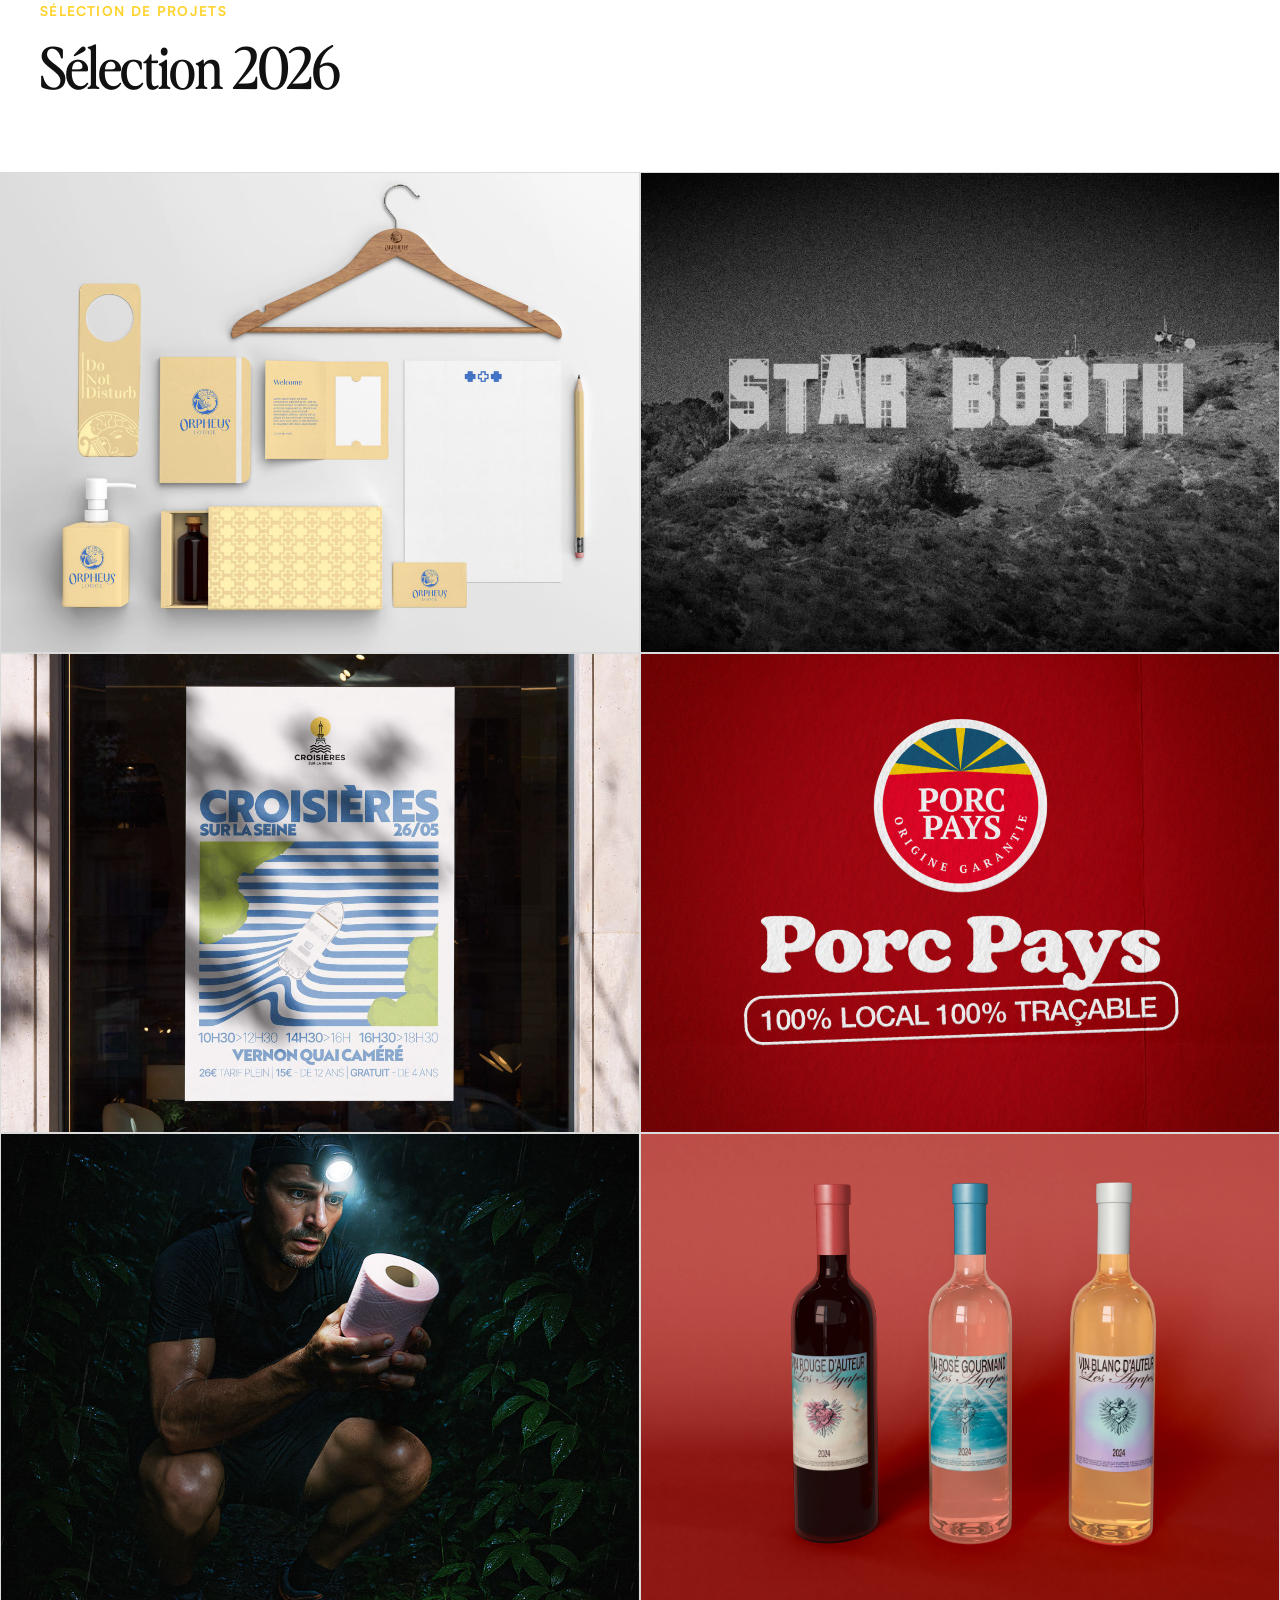
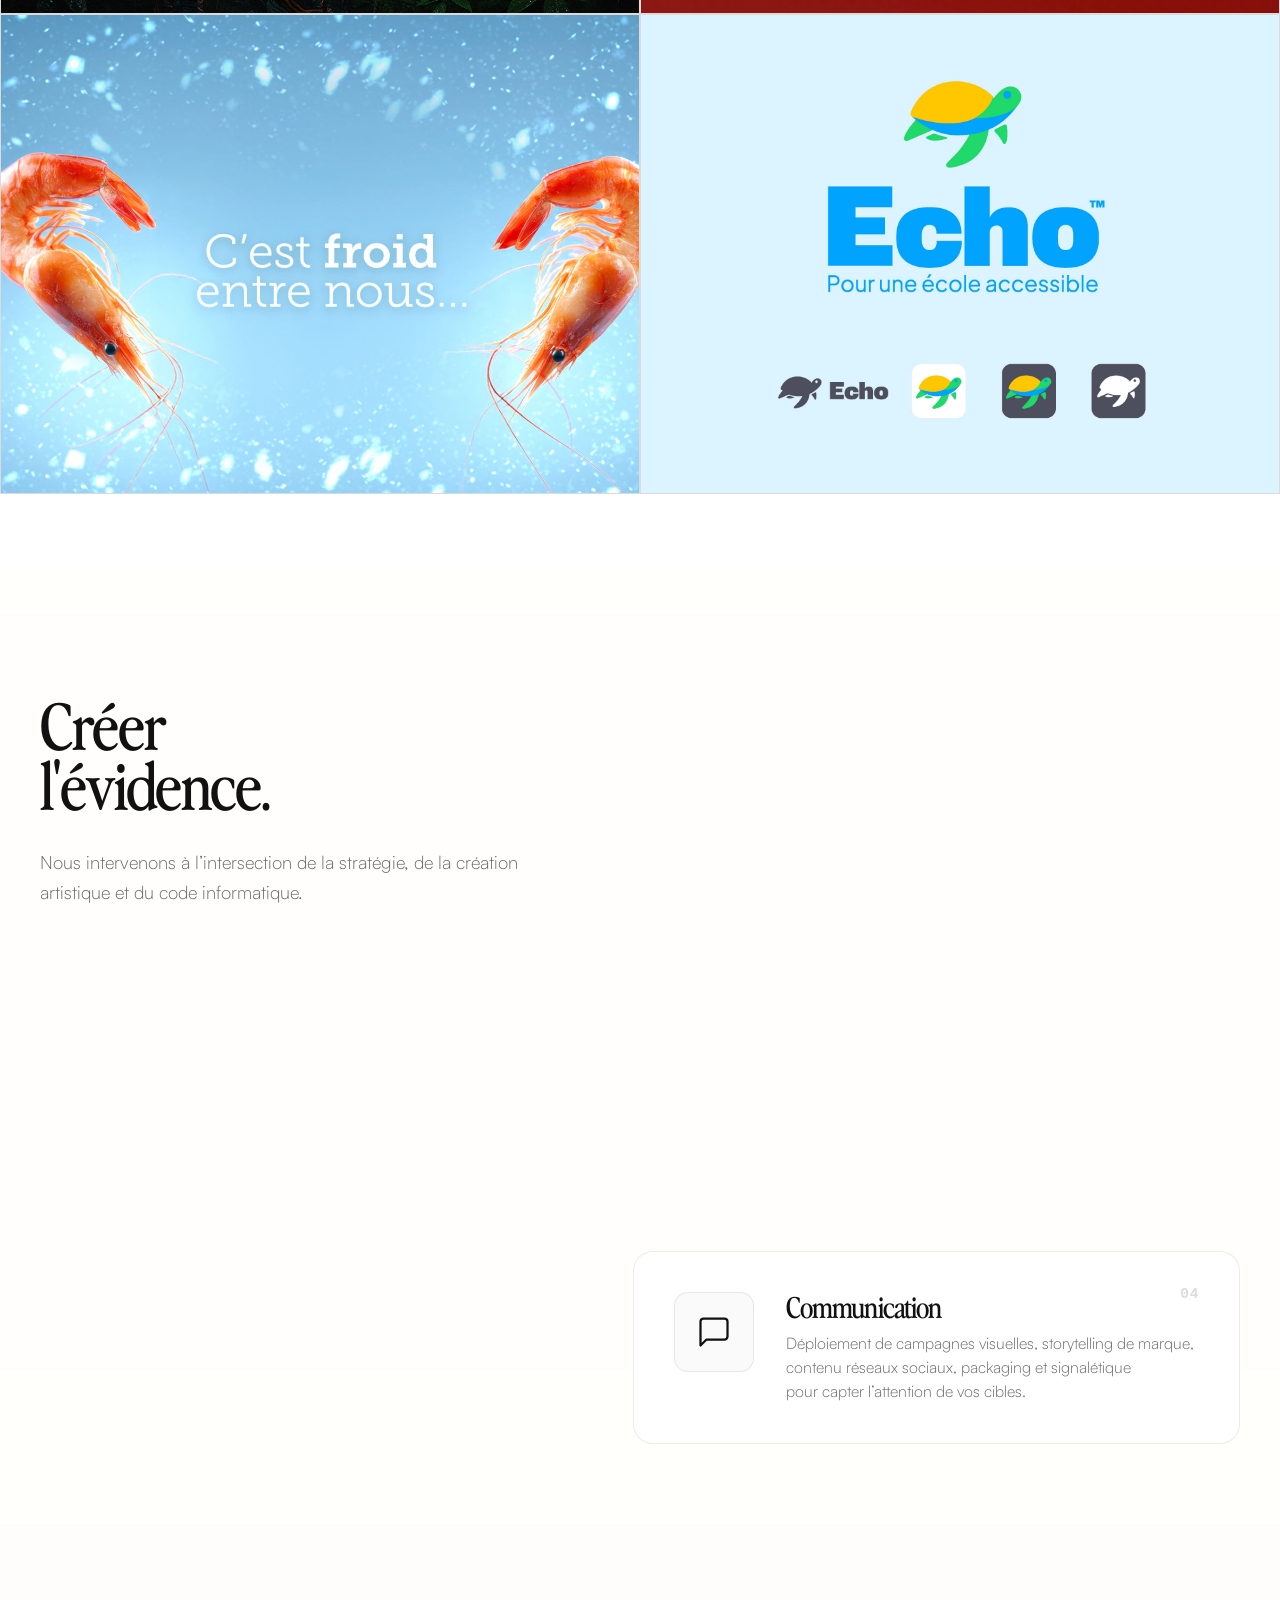
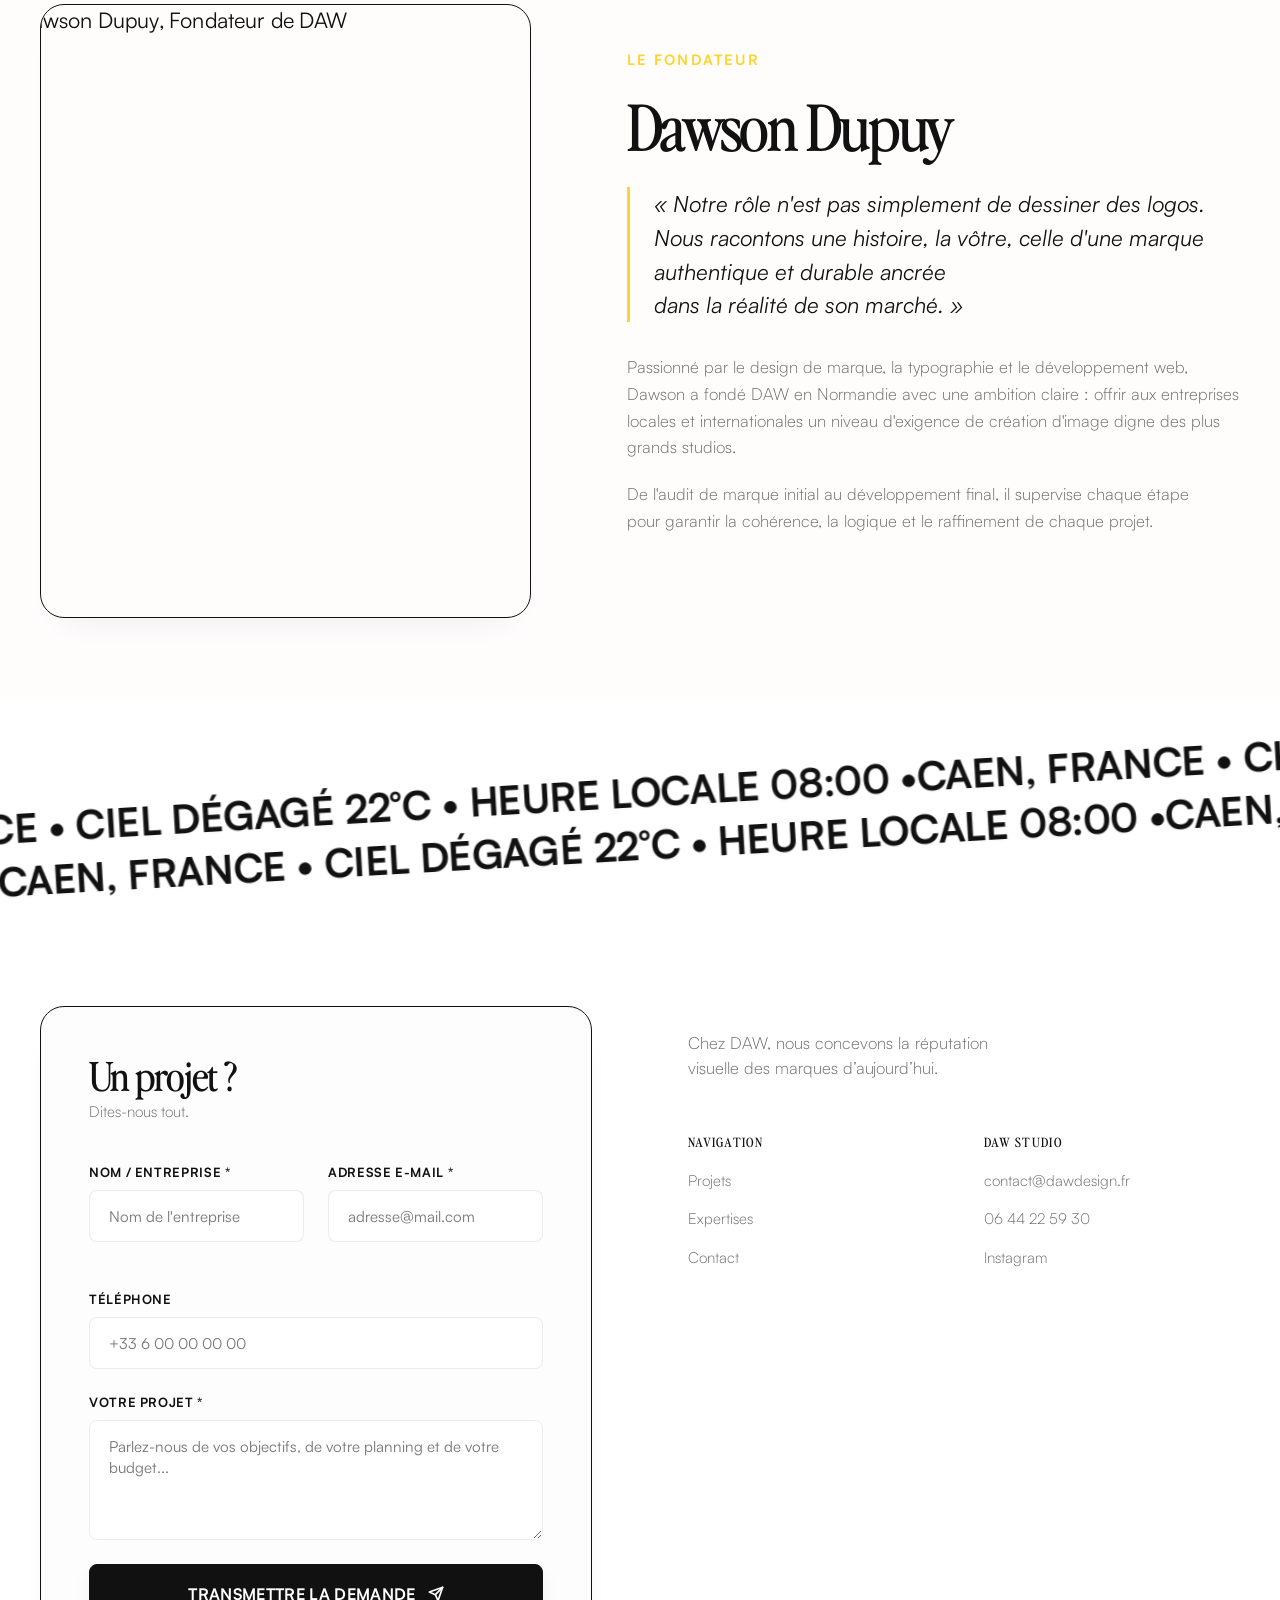
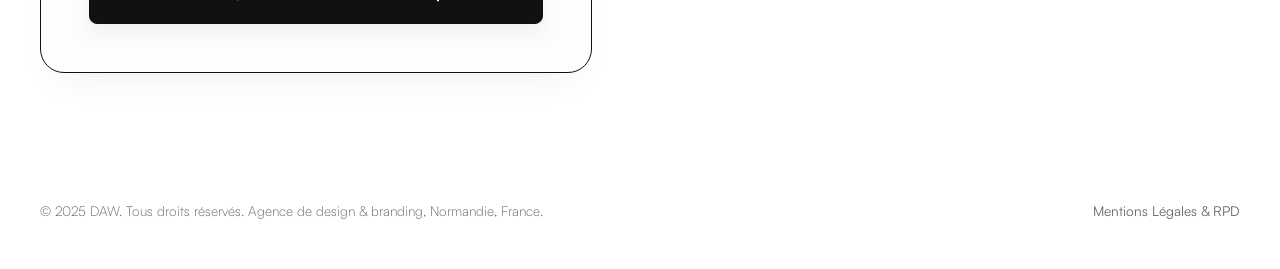
==== commit 51744651: "feat: add custom CSS and project assets while updating contact details and .gitignore" ====
--- a/index.html
+++ b/index.html
@@ -267,11 +267,11 @@
         </a>
 
         <!-- Project 06 -->
-        <a href="https://dupuydawson.myportfolio.com/agapes" class="project-card" id="project-card-06"
-          target="_blank" rel="noopener">
-          <div class="project-image-container">
-            <img src="project_images/agapes/img_1.jpg" alt="Les Agapes - Brand Identity"
-              class="project-image mockup" loading="lazy">
+        <a href="https://dupuydawson.myportfolio.com/agapes" class="project-card" id="project-card-06" target="_blank"
+          rel="noopener">
+          <div class="project-image-container">
+            <img src="project_images/agapes/img_1.jpg" alt="Les Agapes - Brand Identity" class="project-image mockup"
+              loading="lazy">
             <img src="project_images/agapes/visu agapes barrils.png" alt="Les Agapes - Wine Bottles on Barrels"
               class="project-image logo full-cover" loading="lazy">
           </div>
@@ -303,13 +303,13 @@
         </a>
 
         <!-- Project 08 -->
-        <a href="https://dupuydawson.myportfolio.com/echo" class="project-card" id="project-card-08"
-          target="_blank" rel="noopener">
+        <a href="https://dupuydawson.myportfolio.com/echo" class="project-card" id="project-card-08" target="_blank"
+          rel="noopener">
           <div class="project-image-container">
             <img src="project_images/echo/img_1.jpg" alt="Echo Brand Design" class="project-image mockup"
               loading="lazy">
-            <img src="project_images/echo/b4d9272f-43f8-40cd-9791-c3c3ce1dd200.jpg" alt="Echo Brand Identity Details" class="project-image logo full-cover"
-              loading="lazy">
+            <img src="project_images/echo/b4d9272f-43f8-40cd-9791-c3c3ce1dd200.jpg" alt="Echo Brand Identity Details"
+              class="project-image logo full-cover" loading="lazy">
           </div>
           <div class="project-info">
             <div>
@@ -526,9 +526,9 @@
             <div>
               <h4 class="footer-nav-title">Daw Studio</h4>
               <ul>
-                <li><a href="mailto:contact@daw-agency.com">contact@daw-agency.com</a></li>
+                <li><a href="mailto:contact@dawdesign.fr">contact@dawdesign.fr</a></li>
                 <li><a href="tel:0644225930">06 44 22 59 30</a></li>
-                <li><a href="https://www.instagram.com/daw.design/" target="_blank" rel="noopener">Insta : daw.design</a></li>
+                <li><a href="https://www.instagram.com/daw.design/" target="_blank" rel="noopener">Instagram</a></li>
               </ul>
             </div>
           </div>
@@ -538,7 +538,7 @@
 
       <!-- Footer Bottom Copyright & Terms -->
       <div class="footer-bottom">
-        <p class="footer-copy">&copy; 2026 DAW. Tous droits réservés. Agence de design & branding, Normandie, France.
+        <p class="footer-copy">&copy; 2025 DAW. Tous droits réservés. Agence de design & branding, Normandie, France.
         </p>
         <a href="#" class="footer-meta-link" id="footer-legal-link">Mentions Légales & RPD</a>
       </div>
--- a/assets/css/styles.css
+++ b/assets/css/styles.css
@@ -125,11 +125,6 @@
 
 body {
   background-color: var(--color-bg);
-  /* Elegant technical architectural grid background */
-  background-image: 
-    radial-gradient(var(--grid-bg-color) 1.2px, transparent 1.2px);
-  background-size: 48px 48px;
-  background-position: center top;
   color: var(--color-text);
   font-family: var(--font-sans);
   font-weight: 400;
@@ -384,7 +379,7 @@
   margin-bottom: 1.5rem;
   position: relative;
   display: inline-block;
-  line-height: 0.8;
+  line-height: 0.95;
 }
 
 /* Orange text outline wrapper or emphasis */
@@ -410,6 +405,12 @@
   opacity: 0;
   filter: blur(8px);
   transform: translateY(10px);
+  padding-right: 0.12em;
+  margin-right: -0.06em;
+  padding-top: 0.15em;
+  padding-bottom: 0.15em;
+  margin-top: -0.15em;
+  margin-bottom: -0.15em;
 }
 
 .text-reveal.visible .fade-letter {
